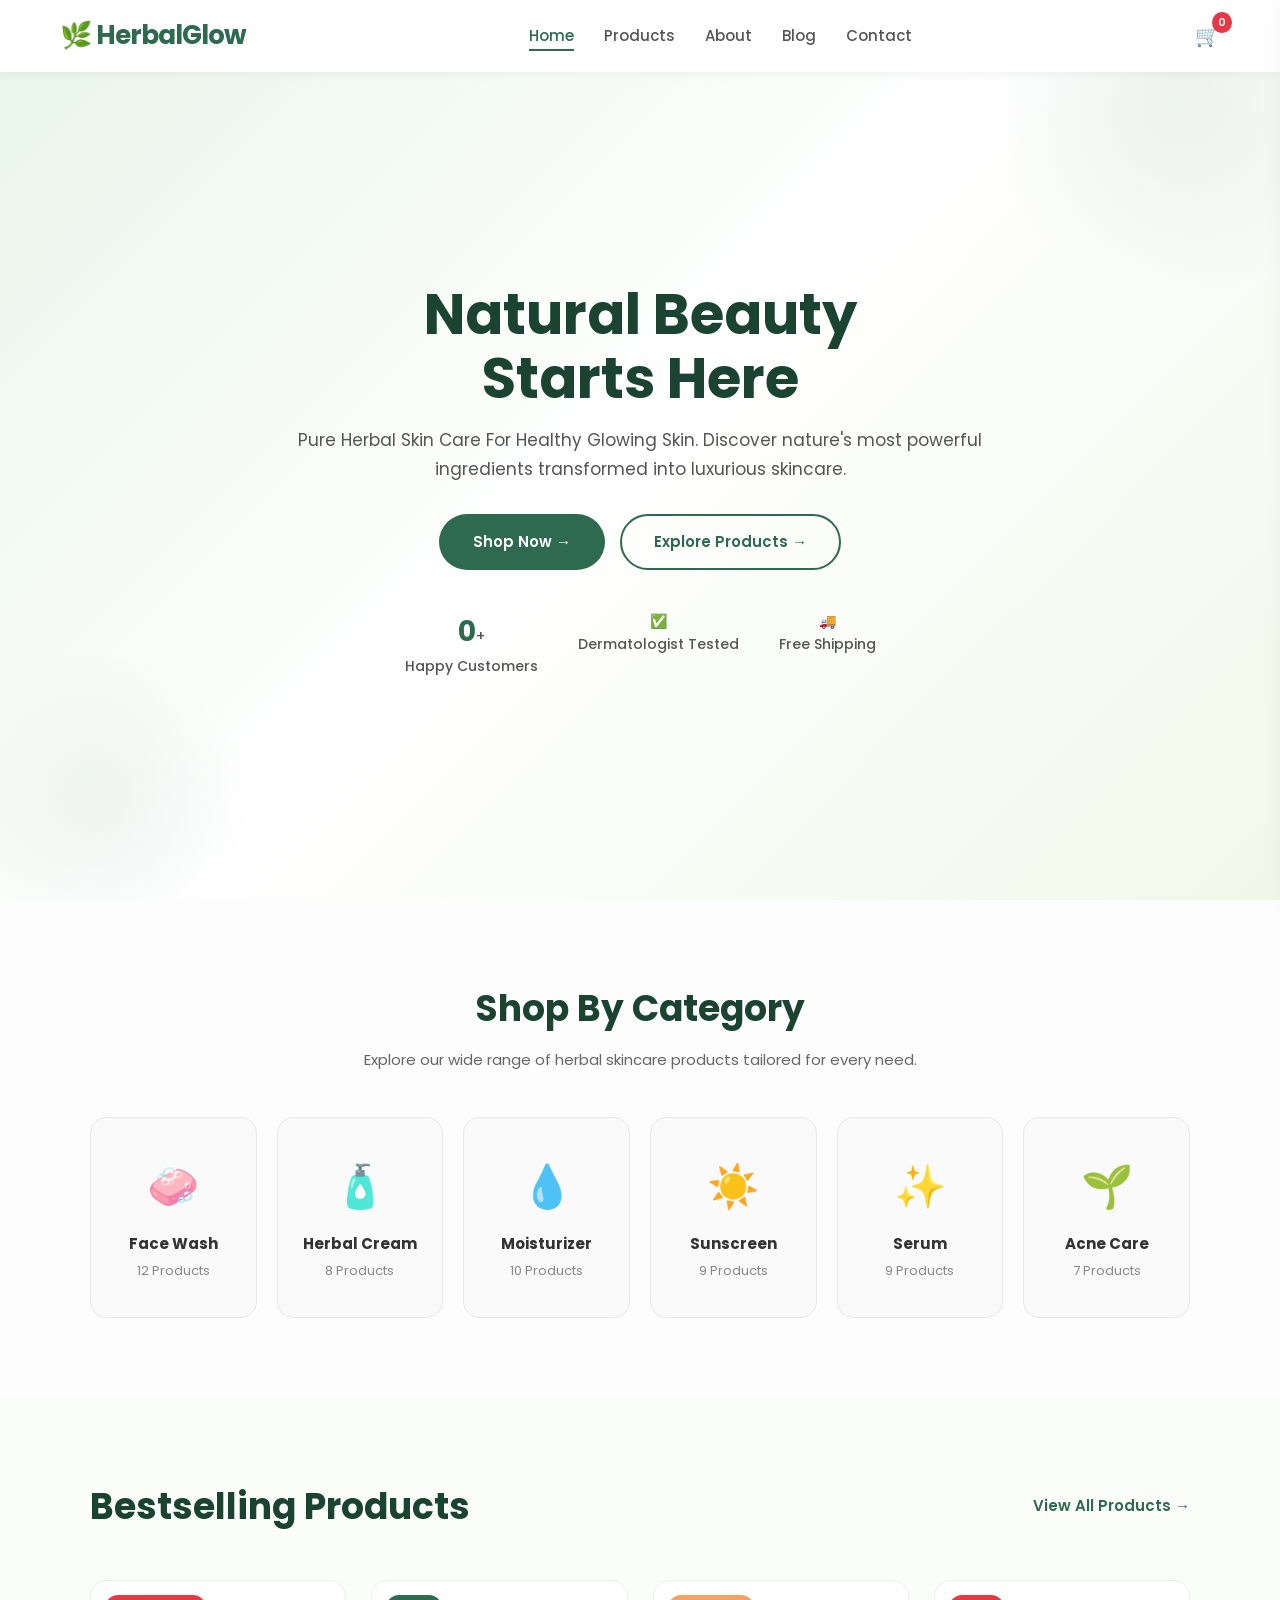
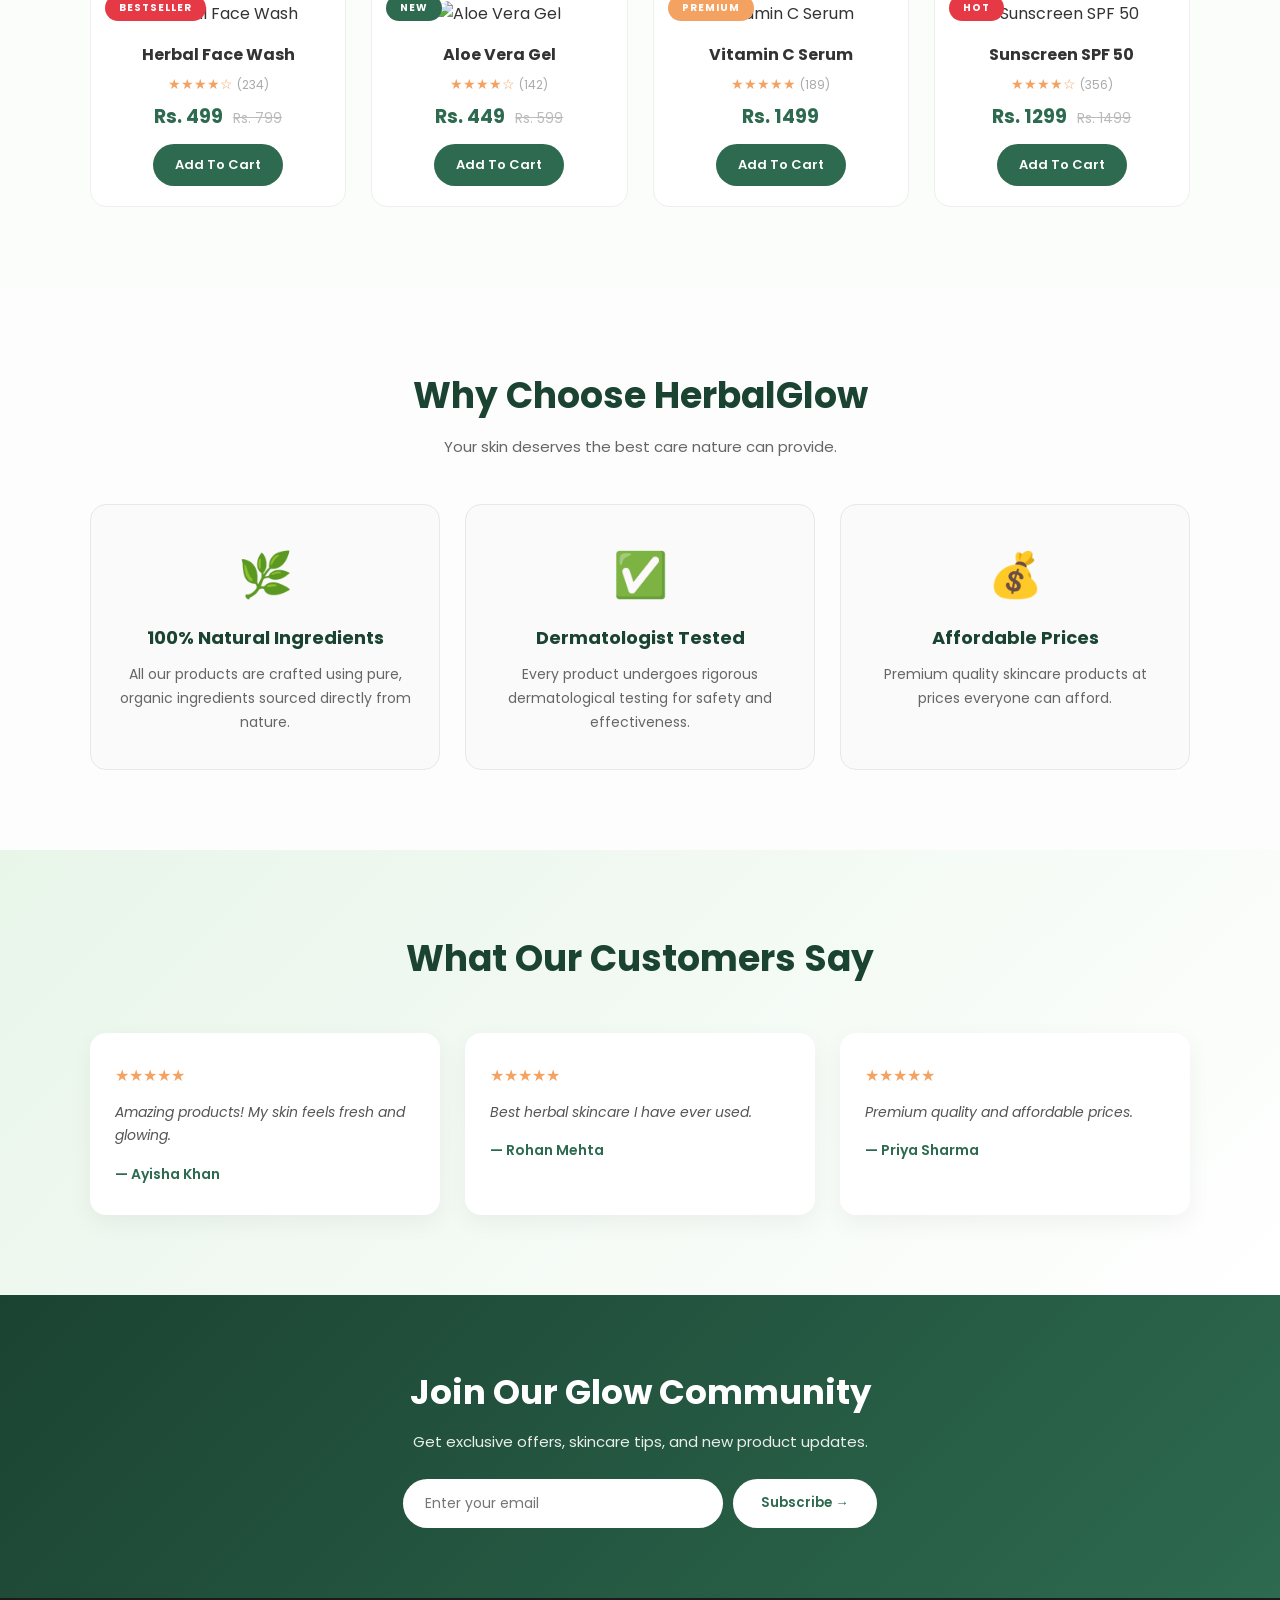
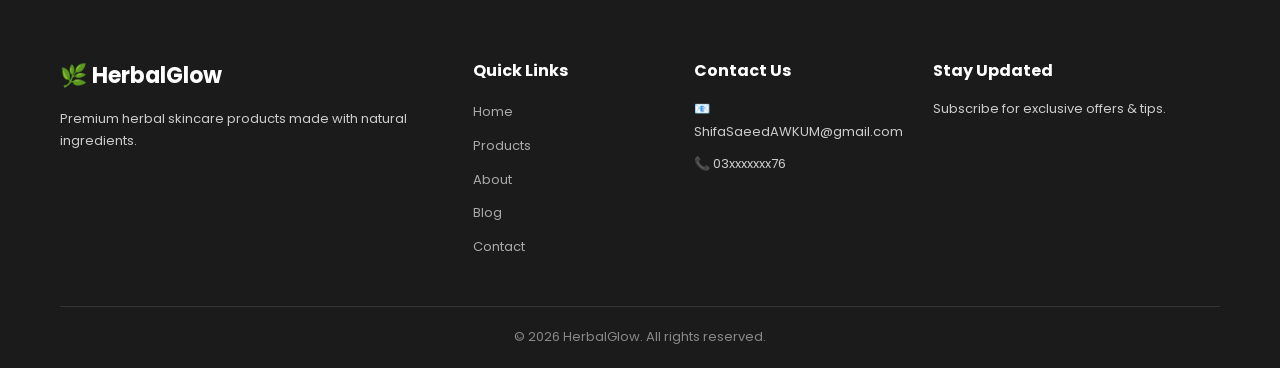
==== index.html @ 7f402047 "Add files via upload" ====
<!DOCTYPE html>
<html lang="en">
<head>
<meta charset="UTF-8">
<meta name="viewport" content="width=device-width, initial-scale=1.0">
<title>HerbalGlow - Natural Beauty Starts Here</title>

<link rel="stylesheet" href="style.css">

<link href="https://fonts.googleapis.com/css2?family=Poppins:wght@300;400;500;600;700&display=swap" rel="stylesheet">
</head>

<body>

<!-- ================= NAVBAR ================= -->

<header>
<div class="navbar">

  <h2 class="logo">🌿 HerbalGlow</h2>

  <nav>
    <ul class="nav-links">
      <li><a href="index.php" class="active">Home</a></li>
      <li><a href="products.php">Products</a></li>
      <li><a href="about.php">About</a></li>
      <li><a href="blog.php">Blog</a></li>
      <li><a href="contact.php">Contact</a></li>
    </ul>
  </nav>

  <div class="nav-icons">
    <div class="cart-icon" onclick="showCart()">
      🛒 <span id="cartCount">0</span>
    </div>

    <span class="hamburger" onclick="toggleMenu()">☰</span>
  </div>

</div>
</header>

<!-- ================= CART SIDEBAR ================= -->

<div class="cart-sidebar" id="cartSidebar">

  <div class="cart-header">
    <h3>Your Cart 🛒</h3>

    <span onclick="closeCart()" style="cursor:pointer;font-size:22px;">
      ✕
    </span>
  </div>

  <div class="cart-items" id="cartItems">
    <p style="color:#aaa;text-align:center;margin-top:40px;">
      Your cart is empty
    </p>
  </div>

  <div class="cart-total" id="cartTotal" style="display:none;">
    <strong>Total: Rs. <span id="totalPrice">0</span></strong>

    <button onclick="checkout()">Checkout</button>
  </div>

</div>

<div class="overlay" id="overlay" onclick="closeCart()"></div>

<!-- ================= HERO ================= -->

<section class="hero">

  <div class="hero-content">

    <h1>
      Natural Beauty<br>
      Starts Here
    </h1>

    <p>
      Pure Herbal Skin Care For Healthy Glowing Skin.
      Discover nature's most powerful ingredients transformed
      into luxurious skincare.
    </p>

    <div class="hero-buttons">

      <a href="products.php" class="btn btn-primary">
        Shop Now →
      </a>

      <a href="products.php" class="btn btn-outline">
        Explore Products →
      </a>

    </div>

    <div class="hero-stats">

      <div class="stat">
        <span class="stat-number" data-count="2000">0</span>+
        <br>
        Happy Customers
      </div>

      <div class="stat">
        ✅
        <br>
        Dermatologist Tested
      </div>

      <div class="stat">
        🚚
        <br>
        Free Shipping
      </div>

    </div>

  </div>

</section>

<!-- ================= CATEGORIES ================= -->

<section class="categories">

  <h2>Shop By Category</h2>

  <p>
    Explore our wide range of herbal skincare products
    tailored for every need.
  </p>

  <div class="category-grid">

    <div class="cat-card" onclick="location.href='products.php'">
      <span>🧼</span>
      <h3>Face Wash</h3>
      <p>12 Products</p>
    </div>

    <div class="cat-card" onclick="location.href='products.php'">
      <span>🧴</span>
      <h3>Herbal Cream</h3>
      <p>8 Products</p>
    </div>

    <div class="cat-card" onclick="location.href='products.php'">
      <span>💧</span>
      <h3>Moisturizer</h3>
      <p>10 Products</p>
    </div>

    <div class="cat-card" onclick="location.href='products.php'">
      <span>☀️</span>
      <h3>Sunscreen</h3>
      <p>9 Products</p>
    </div>

    <div class="cat-card" onclick="location.href='products.php'">
      <span>✨</span>
      <h3>Serum</h3>
      <p>9 Products</p>
    </div>

    <div class="cat-card" onclick="location.href='products.php'">
      <span>🌱</span>
      <h3>Acne Care</h3>
      <p>7 Products</p>
    </div>

  </div>

</section>

<!-- ================= BESTSELLERS ================= -->

<section class="bestsellers">

  <div class="section-header">

    <h2>Bestselling Products</h2>

    <a href="products.php" class="view-all">
      View All Products →
    </a>

  </div>

  <div class="product-grid">

    <!-- PRODUCT 1 -->

    <div class="product-card face">

      <span class="badge bestseller">
        BESTSELLER
      </span>

      <img
        src="https://placehold.co/400x400/e8f5e9/2d6a4f?text=Herbal+Face+Wash"
        alt="Herbal Face Wash"
      >

      <h3>Herbal Face Wash</h3>

      <div class="rating">
        ★★★★☆
        <small>(234)</small>
      </div>

      <p>
        <span class="sale-price">Rs. 499</span>

        <span class="original-price">
          Rs. 799
        </span>
      </p>

      <button onclick="addToCart('Herbal Face Wash',499)">
        Add To Cart
      </button>

    </div>

    <!-- PRODUCT 2 -->

    <div class="product-card cream">

      <span class="badge new">
        NEW
      </span>

      <img
        src="https://placehold.co/400x400/f0fdf4/1b4332?text=Aloe+Vera+Gel"
        alt="Aloe Vera Gel"
      >

      <h3>Aloe Vera Gel</h3>

      <div class="rating">
        ★★★★☆
        <small>(142)</small>
      </div>

      <p>
        <span class="sale-price">Rs. 449</span>

        <span class="original-price">
          Rs. 599
        </span>
      </p>

      <button onclick="addToCart('Aloe Vera Gel',449)">
        Add To Cart
      </button>

    </div>

    <!-- PRODUCT 3 -->

    <div class="product-card serum">

      <span class="badge premium">
        PREMIUM
      </span>

      <img
        src="https://placehold.co/400x400/fff7ed/f4a261?text=Vitamin+C+Serum"
        alt="Vitamin C Serum"
      >

      <h3>Vitamin C Serum</h3>

      <div class="rating">
        ★★★★★
        <small>(189)</small>
      </div>

      <p>
        <span class="sale-price">Rs. 1499</span>
      </p>

      <button onclick="addToCart('Vitamin C Serum',1499)">
        Add To Cart
      </button>

    </div>

    <!-- PRODUCT 4 -->

    <div class="product-card sun">

      <span class="badge bestseller">
        HOT
      </span>

      <img
        src="https://placehold.co/400x400/fffbeb/f59e0b?text=Sunscreen+SPF+50"
        alt="Sunscreen SPF 50"
      >

      <h3>Sunscreen SPF 50</h3>

      <div class="rating">
        ★★★★☆
        <small>(356)</small>
      </div>

      <p>
        <span class="sale-price">Rs. 1299</span>

        <span class="original-price">
          Rs. 1499
        </span>
      </p>

      <button onclick="addToCart('Sunscreen SPF 50',1299)">
        Add To Cart
      </button>

    </div>

  </div>

</section>

<!-- ================= WHY US ================= -->

<section class="why-us">

  <h2>Why Choose HerbalGlow</h2>

  <p>
    Your skin deserves the best care nature can provide.
  </p>

  <div class="features-grid">

    <div class="feature-card">
      <span>🌿</span>
      <h3>100% Natural Ingredients</h3>

      <p>
        All our products are crafted using pure,
        organic ingredients sourced directly from nature.
      </p>
    </div>

    <div class="feature-card">
      <span>✅</span>
      <h3>Dermatologist Tested</h3>

      <p>
        Every product undergoes rigorous dermatological testing
        for safety and effectiveness.
      </p>
    </div>

    <div class="feature-card">
      <span>💰</span>
      <h3>Affordable Prices</h3>

      <p>
        Premium quality skincare products
        at prices everyone can afford.
      </p>
    </div>

  </div>

</section>

<!-- ================= TESTIMONIALS ================= -->

<section class="testimonials">

  <h2>What Our Customers Say</h2>

  <div class="testimonial-grid">

    <div class="testimonial-card">

      <div class="stars">★★★★★</div>

      <p>
        Amazing products! My skin feels fresh and glowing.
      </p>

      <h4>— Ayisha Khan</h4>

    </div>

    <div class="testimonial-card">

      <div class="stars">★★★★★</div>

      <p>
        Best herbal skincare I have ever used.
      </p>

      <h4>— Rohan Mehta</h4>

    </div>

    <div class="testimonial-card">

      <div class="stars">★★★★★</div>

      <p>
        Premium quality and affordable prices.
      </p>

      <h4>— Priya Sharma</h4>

    </div>

  </div>

</section>

<!-- ================= NEWSLETTER ================= -->

<section class="newsletter">

  <h2>Join Our Glow Community</h2>

  <p>
    Get exclusive offers, skincare tips,
    and new product updates.
  </p>

  <form class="newsletter-form">

    <input
      type="email"
      placeholder="Enter your email"
      required
    >

    <button type="submit">
      Subscribe →
    </button>

  </form>

</section>

<!-- ================= FOOTER ================= -->

<footer>

  <div class="footer-content">

    <div class="footer-col">

      <h3>🌿 HerbalGlow</h3>

      <p>
        Premium herbal skincare products made
        with natural ingredients.
      </p>

    </div>

    <div class="footer-col">

      <h4>Quick Links</h4>

      <ul>
        <li><a href="index.php">Home</a></li>
        <li><a href="products.php">Products</a></li>
        <li><a href="about.php">About</a></li>
        <li><a href="blog.php">Blog</a></li>
        <li><a href="contact.php">Contact</a></li>
      </ul>

    </div>

    <div class="footer-col">

      <h4>Contact Us</h4>

      <p>📧 ShifaSaeedAWKUM@gmail.com</p>
      <p>📞 03xxxxxxx76</p>

    </div>

    <div class="footer-col">

      <h4>Stay Updated</h4>

      <p>
        Subscribe for exclusive offers & tips.
      </p>

    </div>

  </div>

  <div class="footer-bottom">

    <p>
      © 2026 HerbalGlow. All rights reserved.
    </p>

  </div>

</footer>

<script src="script.js"></script>

</body>
</html>
---- style.css ----
* {
  margin: 0;
  padding: 0;
  box-sizing: border-box;
  font-family: 'Poppins', sans-serif;
}

html { scroll-behavior: smooth; }

body {
  background: #fdfdfd;
  color: #333;
  line-height: 1.6;
  overflow-x: hidden;
}

/* ========== NAVBAR ========== */
.navbar {
  display: flex;
  justify-content: space-between;
  align-items: center;
  padding: 15px 60px;
  background: rgba(255,255,255,0.97);
  position: fixed;
  width: 100%;
  top: 0;
  z-index: 1000;
  box-shadow: 0 2px 10px rgba(0,0,0,0.05);
  backdrop-filter: blur(10px);
  transition: 0.3s;
}

.logo {
  font-size: 26px;
  font-weight: 700;
  color: #2d6a4f;
  letter-spacing: -1px;
  cursor: pointer;
}

.nav-links {
  display: flex;
  gap: 30px;
  list-style: none;
}

.nav-links a {
  text-decoration: none;
  color: #555;
  font-weight: 500;
  font-size: 15px;
  transition: 0.3s;
  position: relative;
}

.nav-links a::after {
  content: '';
  position: absolute;
  bottom: -5px;
  left: 0;
  width: 0;
  height: 2px;
  background: #2d6a4f;
  transition: 0.3s;
}

.nav-links a:hover::after,
.nav-links a.active::after { width: 100%; }

.nav-links a:hover,
.nav-links a.active { color: #2d6a4f; }

.nav-icons {
  display: flex;
  align-items: center;
  gap: 20px;
  font-size: 20px;
}

.cart-icon {
  position: relative;
  cursor: pointer;
  transition: 0.3s;
}

.cart-icon:hover { transform: scale(1.1); }

#cartCount {
  position: absolute;
  top: -8px;
  right: -12px;
  background: #e63946;
  color: white;
  font-size: 11px;
  padding: 2px 6px;
  border-radius: 50%;
  font-weight: 600;
}

.hamburger { display: none; font-size: 24px; cursor: pointer; }

/* ========== CART SIDEBAR ========== */
.cart-sidebar {
  position: fixed;
  top: 0;
  right: -400px;
  width: 380px;
  height: 100vh;
  background: white;
  z-index: 2000;
  box-shadow: -5px 0 30px rgba(0,0,0,0.15);
  transition: 0.4s ease;
  display: flex;
  flex-direction: column;
}

.cart-sidebar.open { right: 0; }

.cart-header {
  display: flex;
  justify-content: space-between;
  align-items: center;
  padding: 20px;
  border-bottom: 1px solid #eee;
}

.cart-items {
  flex: 1;
  overflow-y: auto;
  padding: 20px;
}

.cart-item {
  display: flex;
  gap: 12px;
  align-items: center;
  margin-bottom: 15px;
  padding-bottom: 15px;
  border-bottom: 1px solid #f0f0f0;
}

.cart-item img { width: 60px; height: 60px; border-radius: 8px; object-fit: cover; }
.cart-item-info { flex: 1; }
.cart-item-info h4 { font-size: 14px; }
.cart-item-info p { font-size: 13px; color: #2d6a4f; font-weight: 600; }
.cart-item-remove { color: #e63946; cursor: pointer; font-size: 18px; }

.cart-total {
  padding: 20px;
  border-top: 2px solid #eee;
  text-align: center;
}

.cart-total button {
  display: block;
  width: 100%;
  margin-top: 10px;
  padding: 12px;
  background: #2d6a4f;
  color: white;
  border: none;
  border-radius: 8px;
  cursor: pointer;
  font-weight: 600;
  font-size: 16px;
  transition: 0.3s;
}

.cart-total button:hover { background: #1b4332; }

.overlay {
  position: fixed;
  top: 0; left: 0;
  width: 100%; height: 100%;
  background: rgba(0,0,0,0.5);
  z-index: 1500;
  display: none;
}

.overlay.show { display: block; }

/* ========== PAGE HEADER ========== */
.page-header {
  padding: 130px 20px 50px;
  text-align: center;
  background: linear-gradient(135deg, #e8f5e9 0%, #ffffff 100%);
}

.page-header h1 {
  font-size: 40px;
  color: #1b4332;
  margin-bottom: 5px;
}

.page-header p { color: #888; font-size: 14px; }

/* ========== HERO ========== */
.hero {
  min-height: 100vh;
  display: flex;
  align-items: center;
  justify-content: center;
  text-align: center;
  background: linear-gradient(135deg, #e8f5e9 0%, #ffffff 50%, #f1f8e9 100%);
  padding: 120px 20px 60px;
  position: relative;
  overflow: hidden;
}

.hero::before {
  content: '';
  position: absolute;
  width: 400px; height: 400px;
  background: radial-gradient(circle, rgba(45,106,79,0.08) 0%, transparent 70%);
  top: -100px; right: -100px;
  border-radius: 50%;
  animation: float 6s ease-in-out infinite;
}

.hero::after {
  content: '';
  position: absolute;
  width: 300px; height: 300px;
  background: radial-gradient(circle, rgba(45,106,79,0.06) 0%, transparent 70%);
  bottom: -50px; left: -50px;
  border-radius: 50%;
  animation: float 8s ease-in-out infinite reverse;
}

@keyframes float {
  0%, 100% { transform: translateY(0) scale(1); }
  50% { transform: translateY(-30px) scale(1.05); }
}

.hero-content {
  max-width: 750px;
  position: relative;
  z-index: 1;
  animation: fadeInUp 1s ease;
}

.hero h1 {
  font-size: 56px;
  font-weight: 700;
  color: #1b4332;
  margin-bottom: 15px;
  line-height: 1.15;
}

.hero p {
  font-size: 17px;
  color: #555;
  margin-bottom: 30px;
  line-height: 1.7;
}

.hero-buttons {
  display: flex;
  gap: 15px;
  justify-content: center;
  flex-wrap: wrap;
  margin-bottom: 40px;
}

.btn {
  padding: 14px 32px;
  border-radius: 50px;
  font-weight: 600;
  font-size: 15px;
  text-decoration: none;
  transition: all 0.3s ease;
  border: 2px solid transparent;
  cursor: pointer;
}

.btn-primary {
  background: #2d6a4f;
  color: white;
}

.btn-primary:hover {
  background: #1b4332;
  transform: translateY(-3px);
  box-shadow: 0 12px 30px rgba(45,106,79,0.35);
}

.btn-outline {
  border-color: #2d6a4f;
  color: #2d6a4f;
  background: transparent;
}

.btn-outline:hover {
  background: #2d6a4f;
  color: white;
  transform: translateY(-3px);
}

.hero-stats {
  display: flex;
  gap: 40px;
  justify-content: center;
  flex-wrap: wrap;
}

.stat {
  font-size: 14px;
  color: #555;
  font-weight: 500;
  text-align: center;
}

.stat-number {
  font-size: 28px;
  font-weight: 700;
  color: #2d6a4f;
}

/* ========== CATEGORIES ========== */
.categories {
  padding: 80px 60px;
  text-align: center;
}

.categories h2 {
  font-size: 36px;
  color: #1b4332;
  margin-bottom: 10px;
}

.categories > p { color: #666; margin-bottom: 45px; font-size: 15px; }

.category-grid {
  display: grid;
  grid-template-columns: repeat(6, 1fr);
  gap: 20px;
  max-width: 1100px;
  margin: auto;
}

.cat-card {
  background: #f9faf9;
  padding: 35px 15px;
  border-radius: 16px;
  cursor: pointer;
  transition: all 0.3s ease;
  border: 1px solid #e8e8e8;
}

.cat-card:hover {
  transform: translateY(-10px);
  box-shadow: 0 20px 40px rgba(0,0,0,0.1);
  border-color: #2d6a4f;
  background: white;
}

.cat-card span { font-size: 42px; display: block; margin-bottom: 12px; }
.cat-card h3 { font-size: 15px; color: #333; margin-bottom: 5px; }
.cat-card p { font-size: 13px; color: #888; }

/* ========== BESTSELLERS / PRODUCT GRID ========== */
.bestsellers {
  padding: 80px 60px;
  background: #fafdfa;
}

.section-header {
  display: flex;
  justify-content: space-between;
  align-items: center;
  max-width: 1100px;
  margin: 0 auto 45px;
}

.section-header h2 { font-size: 36px; color: #1b4332; }

.view-all {
  color: #2d6a4f;
  text-decoration: none;
  font-weight: 600;
  font-size: 15px;
  transition: 0.3s;
}

.view-all:hover { color: #1b4332; text-decoration: underline; }

.product-grid {
  display: grid;
  grid-template-columns: repeat(4, 1fr);
  gap: 25px;
  max-width: 1100px;
  margin: auto;
}

.product-card {
  background: white;
  border-radius: 16px;
  padding: 20px;
  text-align: center;
  position: relative;
  transition: all 0.3s ease;
  border: 1px solid #eee;
  overflow: hidden;
}

.product-card:hover {
  transform: translateY(-10px);
  box-shadow: 0 20px 40px rgba(0,0,0,0.12);
}

.product-card img {
  width: 100%;
  border-radius: 12px;
  margin-bottom: 15px;
  transition: 0.3s;
}

.product-card:hover img { transform: scale(1.05); }

.badge {
  position: absolute;
  top: 14px;
  left: 14px;
  padding: 5px 14px;
  border-radius: 20px;
  font-size: 10px;
  font-weight: 700;
  color: white;
  text-transform: uppercase;
  letter-spacing: 1px;
  z-index: 2;
}

.bestseller { background: #e63946; }
.new { background: #2d6a4f; }
.premium { background: #f4a261; }

.product-card h3 { font-size: 16px; color: #333; margin-bottom: 6px; }

.rating { color: #f4a261; font-size: 14px; margin-bottom: 6px; }
.rating small { color: #aaa; font-size: 12px; }

.sale-price {
  font-size: 19px;
  font-weight: 700;
  color: #2d6a4f;
}

.original-price {
  font-size: 14px;
  color: #bbb;
  text-decoration: line-through;
  margin-left: 6px;
}

.product-card button {
  margin-top: 12px;
  padding: 11px 22px;
  background: #2d6a4f;
  color: white;
  border: none;
  border-radius: 50px;
  cursor: pointer;
  font-weight: 600;
  font-size: 13px;
  transition: all 0.3s ease;
}

.product-card button:hover {
  background: #1b4332;
  transform: scale(1.05);
  box-shadow: 0 6px 20px rgba(45,106,79,0.3);
}

/* ========== WHY US ========== */
.why-us {
  padding: 80px 60px;
  text-align: center;
}

.why-us h2 { font-size: 36px; color: #1b4332; margin-bottom: 10px; }
.why-us > p { color: #666; margin-bottom: 45px; font-size: 15px; }

.features-grid {
  display: grid;
  grid-template-columns: repeat(3, 1fr);
  gap: 25px;
  max-width: 1100px;
  margin: auto;
}

.feature-card {
  background: #f9faf9;
  padding: 35px 25px;
  border-radius: 16px;
  transition: all 0.3s ease;
  border: 1px solid #e8e8e8;
}

.feature-card:hover {
  transform: translateY(-8px);
  box-shadow: 0 16px 35px rgba(0,0,0,0.08);
  background: white;
  border-color: #2d6a4f;
}

.feature-card span { font-size: 44px; display: block; margin-bottom: 14px; }
.feature-card h3 { font-size: 18px; color: #1b4332; margin-bottom: 10px; }
.feature-card p { font-size: 14px; color: #666; line-height: 1.7; }

/* ========== TESTIMONIALS ========== */
.testimonials {
  padding: 80px 60px;
  background: linear-gradient(135deg, #e8f5e9 0%, #ffffff 100%);
  text-align: center;
}

.testimonials h2 { font-size: 36px; color: #1b4332; margin-bottom: 45px; }

.testimonial-grid {
  display: grid;
  grid-template-columns: repeat(3, 1fr);
  gap: 25px;
  max-width: 1100px;
  margin: auto;
}

.testimonial-card {
  background: white;
  padding: 30px 25px;
  border-radius: 16px;
  text-align: left;
  box-shadow: 0 8px 25px rgba(0,0,0,0.05);
  transition: 0.3s;
}

.testimonial-card:hover { transform: translateY(-6px); box-shadow: 0 15px 35px rgba(0,0,0,0.1); }

.stars { color: #f4a261; margin-bottom: 12px; font-size: 16px; }

.testimonial-card p {
  font-size: 14px;
  color: #555;
  font-style: italic;
  margin-bottom: 15px;
  line-height: 1.7;
}

.testimonial-card h4 { color: #2d6a4f; font-weight: 600; font-size: 14px; }

/* ========== BLOG PREVIEW ========== */
.blog-preview {
  padding: 80px 60px;
  text-align: center;
}

.blog-preview h2 { font-size: 36px; color: #1b4332; margin-bottom: 45px; }

.blog-grid {
  display: grid;
  grid-template-columns: repeat(3, 1fr);
  gap: 25px;
  max-width: 1100px;
  margin: auto;
}

.blog-card {
  background: white;
  border-radius: 16px;
  overflow: hidden;
  text-align: left;
  border: 1px solid #eee;
  transition: all 0.3s ease;
}

.blog-card:hover {
  transform: translateY(-8px);
  box-shadow: 0 16px 35px rgba(0,0,0,0.1);
}

.blog-card img {
  width: 100%;
  height: 200px;
  object-fit: cover;
  transition: 0.3s;
}

.blog-card:hover img { transform: scale(1.05); }

.blog-card-content { padding: 20px; }

.blog-card-content h3 {
  font-size: 17px;
  color: #1b4332;
  margin-bottom: 8px;
}

.blog-card-content p {
  font-size: 13px;
  color: #666;
  margin-bottom: 12px;
  line-height: 1.6;
}

.blog-card-content span {
  font-size: 12px;
  color: #2d6a4f;
  font-weight: 500;
  display: block;
}

.blog-card-content small { color: #aaa; font-size: 11px; }

/* ========== NEWSLETTER ========== */
.newsletter {
  padding: 70px 60px;
  background: linear-gradient(135deg, #1b4332 0%, #2d6a4f 100%);
  text-align: center;
  color: white;
}

.newsletter h2 { font-size: 34px; margin-bottom: 10px; }
.newsletter p { margin-bottom: 25px; opacity: 0.9; font-size: 15px; }

.newsletter-form {
  display: flex;
  gap: 10px;
  justify-content: center;
  flex-wrap: wrap;
}

.newsletter-form input {
  padding: 14px 22px;
  border-radius: 50px;
  border: none;
  width: 320px;
  font-size: 14px;
  outline: none;
}

.newsletter-form button {
  padding: 14px 28px;
  background: white;
  color: #2d6a4f;
  border: none;
  border-radius: 50px;
  font-weight: 600;
  cursor: pointer;
  transition: all 0.3s ease;
}

.newsletter-form button:hover {
  background: #e8f5e9;
  transform: scale(1.05);
}

.newsletter small {
  display: block;
  margin-top: 15px;
  opacity: 0.7;
  font-size: 12px;
}

/* ========== FAQ ========== */
.faq {
  padding: 80px 60px;
  max-width: 800px;
  margin: auto;
}

.faq h2 { font-size: 36px; color: #1b4332; text-align: center; margin-bottom: 45px; }

.faq-list details {
  background: #f9faf9;
  padding: 20px 24px;
  border-radius: 12px;
  margin-bottom: 10px;
  cursor: pointer;
  border: 1px solid #e8e8e8;
  transition: 0.3s;
}

.faq-list details:hover { border-color: #2d6a4f; }

.faq-list summary {
  font-weight: 600;
  color: #333;
  font-size: 15px;
  list-style: none;
}

.faq-list summary::-webkit-details-marker { display: none; }

.faq-list details p {
  margin-top: 12px;
  font-size: 14px;
  color: #666;
  line-height: 1.7;
}

/* ========== PRODUCTS PAGE ========== */
.products-page {
  display: flex;
  gap: 30px;
  padding: 60px;
  max-width: 1300px;
  margin: auto;
}

.sidebar {
  width: 260px;
  flex-shrink: 0;
}

.sidebar h3 {
  font-size: 18px;
  color: #1b4332;
  margin-bottom: 15px;
  margin-top: 25px;
}

.sidebar h3:first-child { margin-top: 0; }

.filter-list { list-style: none; }

.filter-list li { margin-bottom: 8px; }

.filter-btn {
  width: 100%;
  padding: 10px 15px;
  text-align: left;
  background: #f5f5f5;
  border: none;
  border-radius: 8px;
  cursor: pointer;
  font-size: 13px;
  transition: 0.3s;
  color: #555;
}

.filter-btn:hover,
.filter-btn.active {
  background: #2d6a4f;
  color: white;
}

.sidebar input[type="range"] { width: 100%; margin: 10px 0; accent-color: #2d6a4f; }

.sidebar label { font-size: 13px; color: #555; cursor: pointer; display: block; margin-bottom: 5px; }
.sidebar input[type="checkbox"] { margin-right: 8px; accent-color: #2d6a4f; }

.products-grid {
  flex: 1;
  display: grid;
  grid-template-columns: repeat(3, 1fr);
  gap: 22px;
}

/* ========== ABOUT PAGE ========== */
.about-page { max-width: 1100px; margin: auto; padding: 60px; }

.about-hero {
  display: flex;
  gap: 50px;
  align-items: center;
  margin-bottom: 70px;
}

.about-text { flex: 1; }

.about-text h2 { font-size: 34px; color: #1b4332; margin-bottom: 20px; }

.about-text p {
  font-size: 15px;
  color: #555;
  margin-bottom: 15px;
  line-height: 1.8;
}

.about-text blockquote {
  font-size: 18px;
  color: #2d6a4f;
  font-style: italic;
  border-left: 4px solid #2d6a4f;
  padding-left: 20px;
  margin: 20px 0;
}

.about-stat {
  font-size: 16px;
  font-weight: 600;
  color: #1b4332;
  margin-top: 20px;
}

.about-stat span { font-size: 36px; color: #2d6a4f; display: block; }

.about-image { flex: 1; }

.about-image img {
  width: 100%;
  border-radius: 20px;
  box-shadow: 0 20px 40px rgba(0,0,0,0.1);
}

.values-section { text-align: center; margin-bottom: 60px; }

.values-section h2 { font-size: 34px; color: #1b4332; margin-bottom: 10px; }
.values-section > p { color: #666; margin-bottom: 40px; }

.values-grid {
  display: grid;
  grid-template-columns: repeat(4, 1fr);
  gap: 22px;
}

.value-card {
  background: #f9faf9;
  padding: 30px 20px;
  border-radius: 16px;
  transition: 0.3s;
  border: 1px solid #e8e8e8;
}

.value-card:hover { transform: translateY(-8px); box-shadow: 0 15px 30px rgba(0,0,0,0.08); }

.value-card span { font-size: 40px; display: block; margin-bottom: 12px; }
.value-card h3 { font-size: 17px; color: #1b4332; margin-bottom: 8px; }
.value-card p { font-size: 13px; color: #666; }

.contact-cta {
  text-align: center;
  padding: 40px;
  background: #e8f5e9;
  border-radius: 16px;
}

.contact-cta h2 { color: #1b4332; margin-bottom: 10px; }
.contact-cta p { color: #555; margin-bottom: 5px; }

/* ========== BLOG PAGE ========== */
.blog-page { padding: 60px; }
.blog-grid-full {
  display: grid;
  grid-template-columns: repeat(2, 1fr);
  gap: 30px;
  max-width: 1100px;
  margin: auto;
}

/* ========== CONTACT PAGE ========== */
.contact-page { padding: 60px; }
.contact-container {
  display: flex;
  gap: 50px;
  max-width: 1100px;
  margin: auto;
}

.contact-info { flex: 1; }

.contact-info h2 { font-size: 32px; color: #1b4332; margin-bottom: 15px; }
.contact-info > p { color: #666; margin-bottom: 30px; font-size: 14px; }

.contact-details { margin-bottom: 30px; }

.contact-item {
  display: flex;
  gap: 15px;
  align-items: flex-start;
  margin-bottom: 20px;
}

.contact-item span { font-size: 28px; }

.contact-item h4 { font-size: 16px; color: #333; }
.contact-item p { font-size: 14px; color: #666; }

.social-links-contact h4 { margin-bottom: 10px; color: #333; }
.social-links-contact a {
  display: inline-block;
  margin-right: 12px;
  color: #2d6a4f;
  text-decoration: none;
  font-weight: 500;
}

.contact-form {
  flex: 1;
  background: #f9faf9;
  padding: 35px;
  border-radius: 16px;
}

.contact-form form {
  display: flex;
  flex-direction: column;
  gap: 15px;
}

.contact-form label { font-weight: 600; font-size: 14px; color: #333; }

.contact-form input,
.contact-form textarea {
  padding: 13px 16px;
  border: 1px solid #ddd;
  border-radius: 10px;
  font-size: 14px;
  outline: none;
  transition: 0.3s;
}

.contact-form input:focus,
.contact-form textarea:focus { border-color: #2d6a4f; box-shadow: 0 0 0 3px rgba(45,106,79,0.1); }

/* ========== FOOTER ========== */
footer {
  background: #1b1b1b;
  color: #ccc;
  padding: 60px 60px 20px;
}

.footer-content {
  display: grid;
  grid-template-columns: 2fr 1fr 1fr 1.5fr;
  gap: 30px;
  max-width: 1200px;
  margin: auto;
}

.footer-col h3,
.footer-col h4 { color: white; margin-bottom: 15px; }
.footer-col h3 { font-size: 22px; }
.footer-col p { font-size: 13px; margin-bottom: 10px; line-height: 1.7; }

.social-links { display: flex; gap: 15px; flex-wrap: wrap; margin-top: 10px; }
.social-links a {
  color: #aaa;
  text-decoration: none;
  font-size: 13px;
  transition: 0.3s;
}

.social-links a:hover { color: #2d6a4f; }

.footer-col ul { list-style: none; }
.footer-col ul li { margin-bottom: 8px; }

.footer-col ul a {
  color: #aaa;
  text-decoration: none;
  font-size: 13px;
  transition: 0.3s;
}

.footer-col ul a:hover { color: white; }

.footer-newsletter {
  display: flex;
  gap: 8px;
}

.footer-newsletter input {
  padding: 10px 14px;
  border-radius: 8px;
  border: none;
  flex: 1;
  font-size: 13px;
  outline: none;
}

.footer-newsletter button {
  padding: 10px 16px;
  background: #2d6a4f;
  color: white;
  border: none;
  border-radius: 8px;
  cursor: pointer;
  transition: 0.3s;
}

.footer-newsletter button:hover { background: #1b4332; }

.footer-bottom {
  text-align: center;
  margin-top: 40px;
  padding-top: 20px;
  border-top: 1px solid #333;
  font-size: 13px;
  color: #888;
}

/* ========== NOTIFICATION ========== */
.toast {
  position: fixed;
  bottom: 30px;
  right: 30px;
  background: #1b4332;
  color: white;
  padding: 14px 24px;
  border-radius: 12px;
  font-weight: 600;
  z-index: 9999;
  animation: slideInToast 0.4s ease;
  box-shadow: 0 10px 30px rgba(0,0,0,0.25);
}

@keyframes slideInToast {
  from { opacity: 0; transform: translateX(120px); }
  to { opacity: 1; transform: translateX(0); }
}

@keyframes slideOutToast {
  from { opacity: 1; transform: translateX(0); }
  to { opacity: 0; transform: translateX(120px); }
}

@keyframes fadeInUp {
  from { opacity: 0; transform: translateY(40px); }
  to { opacity: 1; transform: translateY(0); }
}

/* ========== RESPONSIVE ========== */
@media (max-width: 1024px) {
  .category-grid { grid-template-columns: repeat(3, 1fr); }
  .product-grid { grid-template-columns: repeat(2, 1fr); }
  .products-grid { grid-template-columns: repeat(2, 1fr); }
  .features-grid { grid-template-columns: repeat(2, 1fr); }
  .testimonial-grid { grid-template-columns: 1fr; }
  .blog-grid { grid-template-columns: 1fr; }
  .blog-grid-full { grid-template-columns: 1fr; }
  .footer-content { grid-template-columns: 1fr 1fr; }
  .values-grid { grid-template-columns: repeat(2, 1fr); }
  .about-hero { flex-direction: column; }
  .contact-container { flex-direction: column; }
  .products-page { flex-direction: column; }
  .sidebar { width: 100%; }
}

@media (max-width: 768px) {
  .navbar { padding: 15px 20px; }
  .nav-links {
    display: none;
    flex-direction: column;
    position: absolute;
    top: 70px;
    left: 0;
    width: 100%;
    background: white;
    padding: 20px;
    box-shadow: 0 10px 20px rgba(0,0,0,0.1);
  }
  .nav-links.active { display: flex; }
  .hamburger { display: block; }
  .hero h1 { font-size: 38px; }
  .hero-stats { gap: 20px; }
  .categories, .bestsellers, .why-us, .testimonials, .blog-preview, .newsletter, .faq,
  .products-page, .about-page, .blog-page, .contact-page { padding: 40px 20px; }
  .category-grid { grid-template-columns: repeat(2, 1fr); gap: 12px; }
  .product-grid { grid-template-columns: 1fr; max-width: 350px; margin: auto; }
  .products-grid { grid-template-columns: 1fr; }
  .features-grid { grid-template-columns: 1fr; }
  .values-grid { grid-template-columns: 1fr; }
  .section-header { flex-direction: column; gap: 10px; text-align: center; }
  .footer-content { grid-template-columns: 1fr; }
  .cart-sidebar { width: 300px; }
}
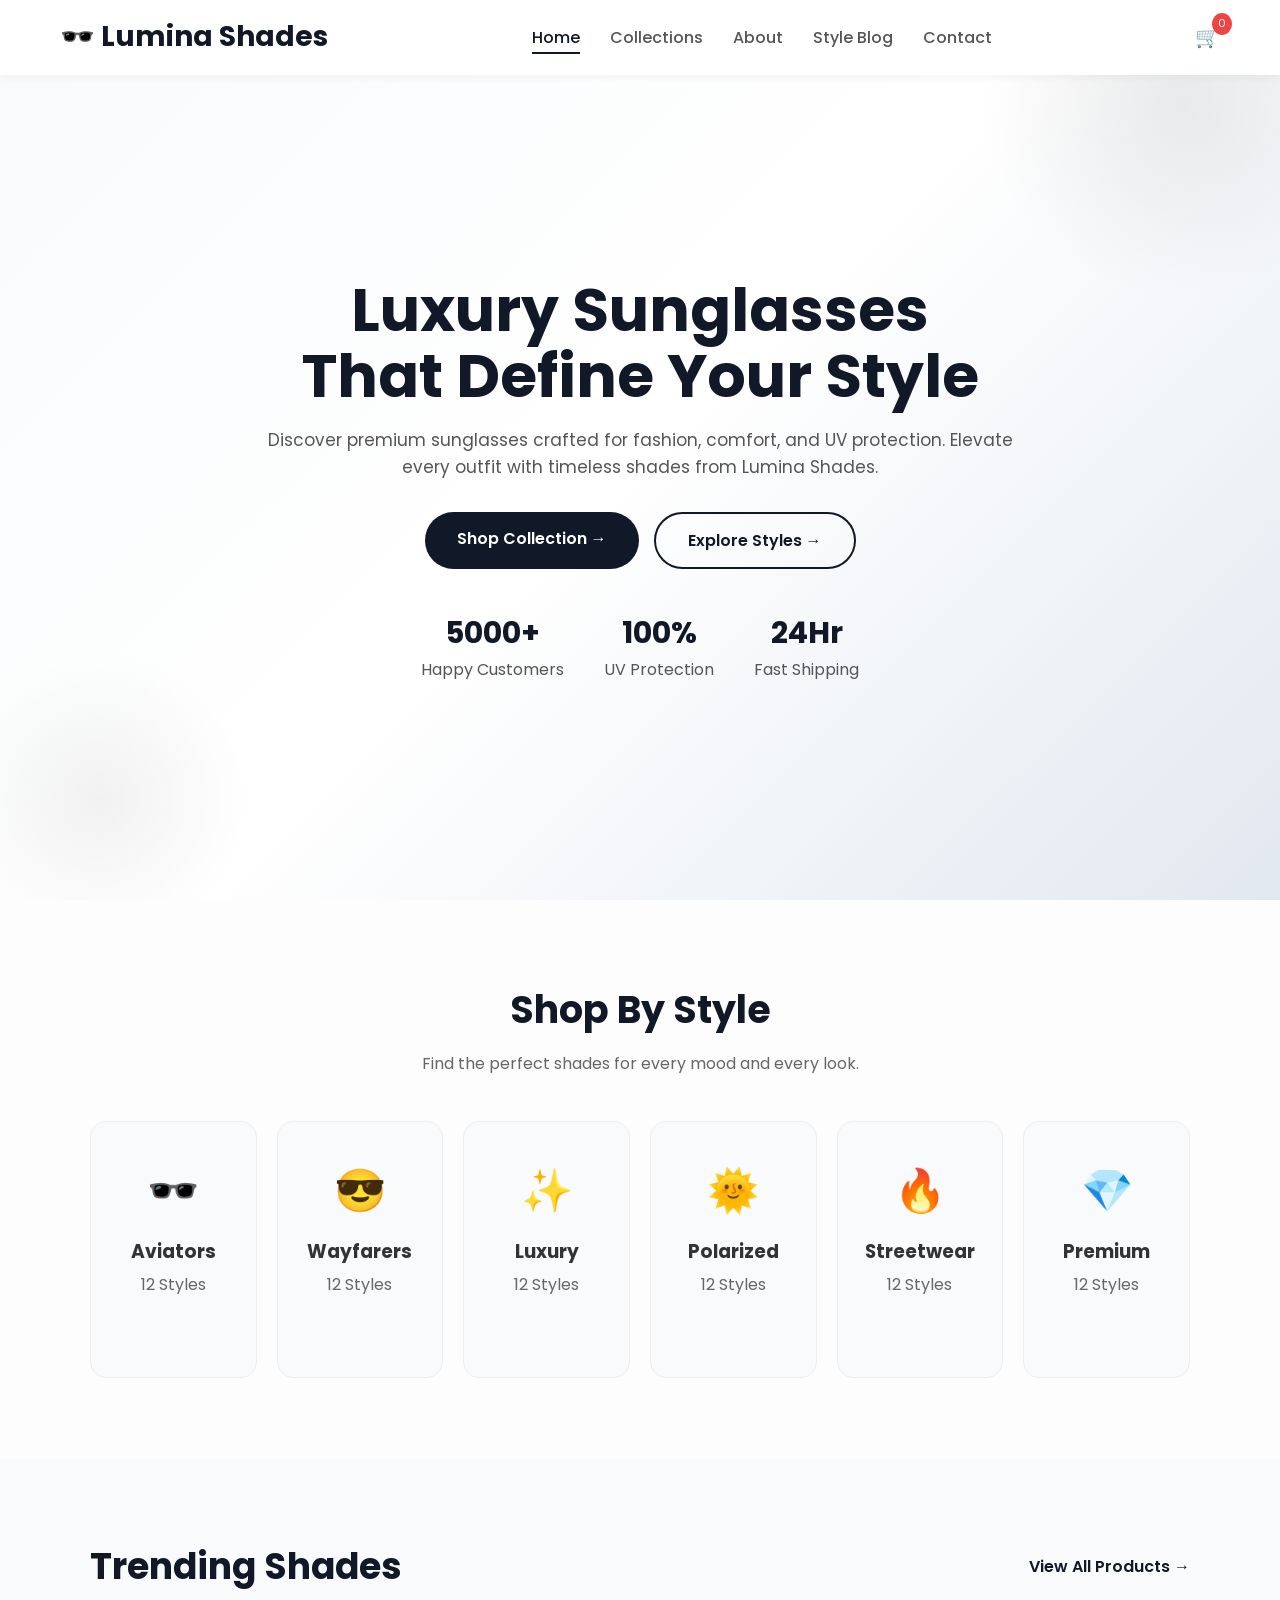
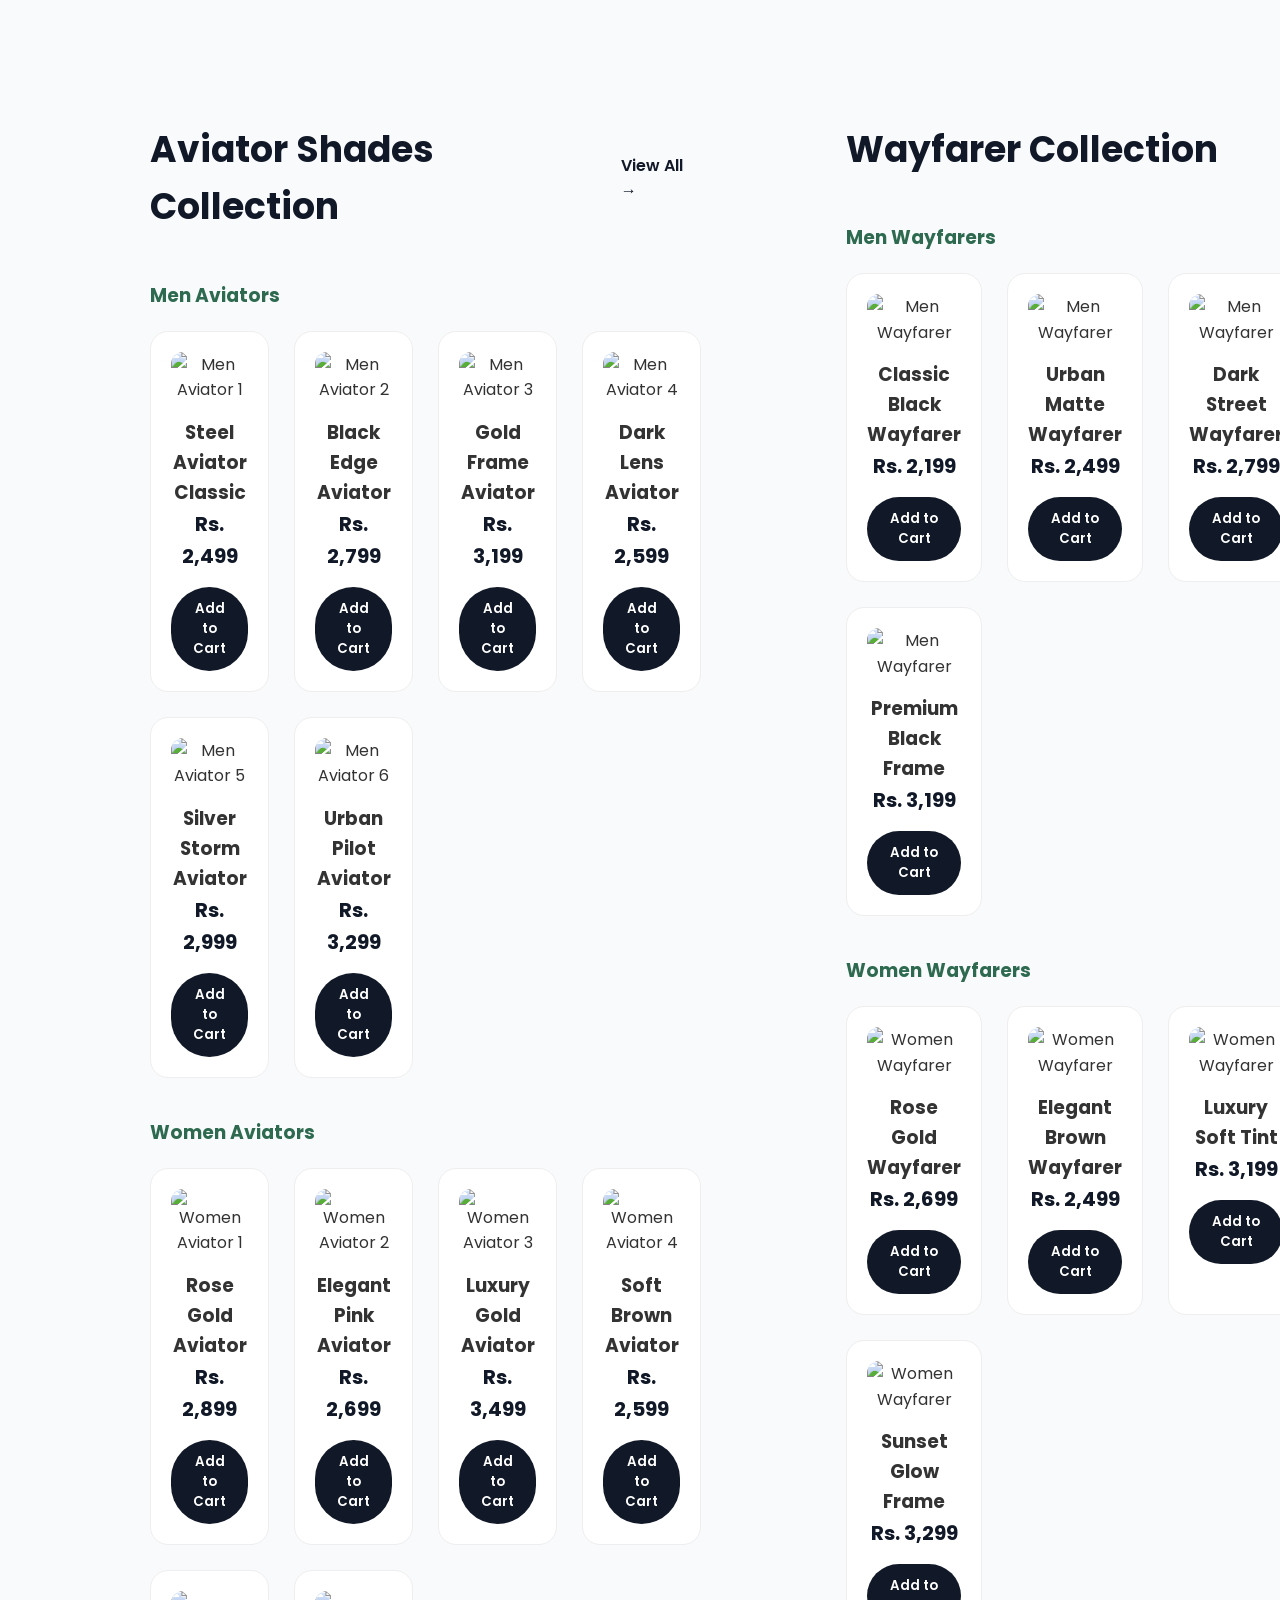
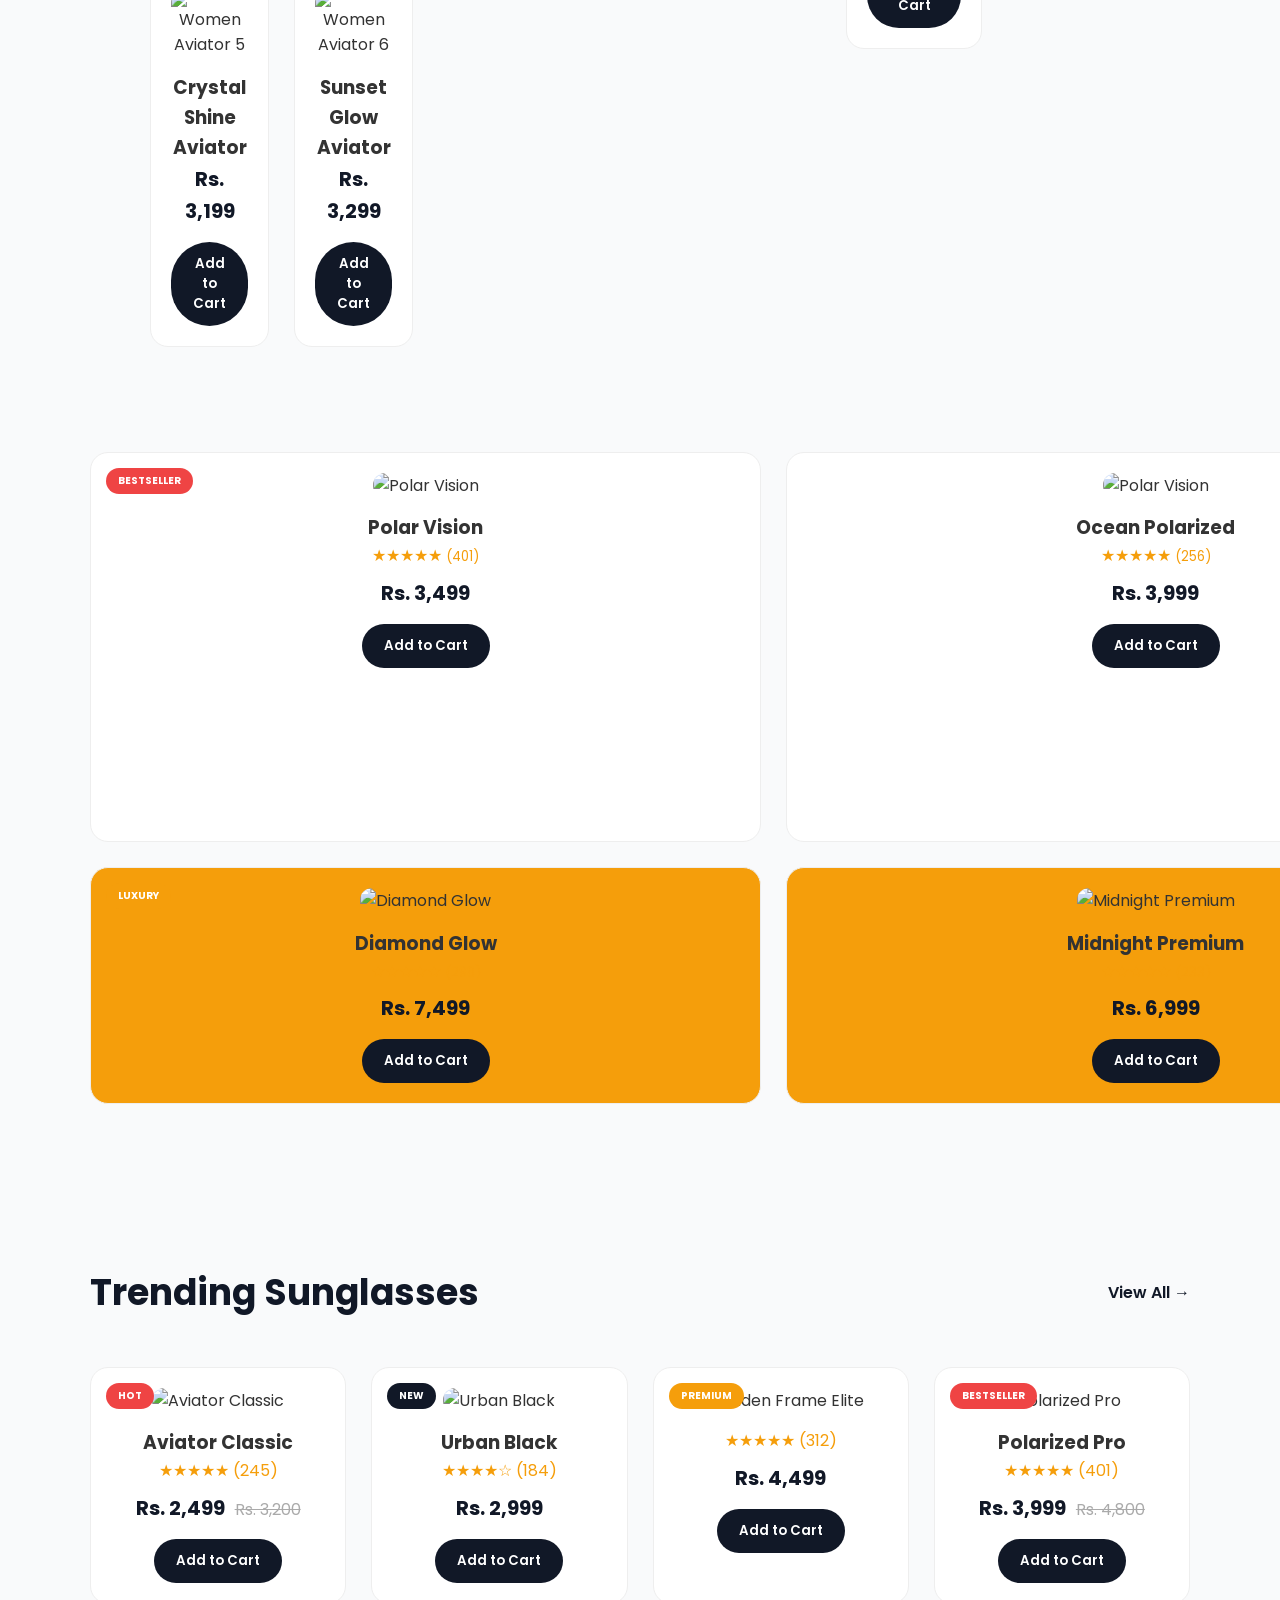
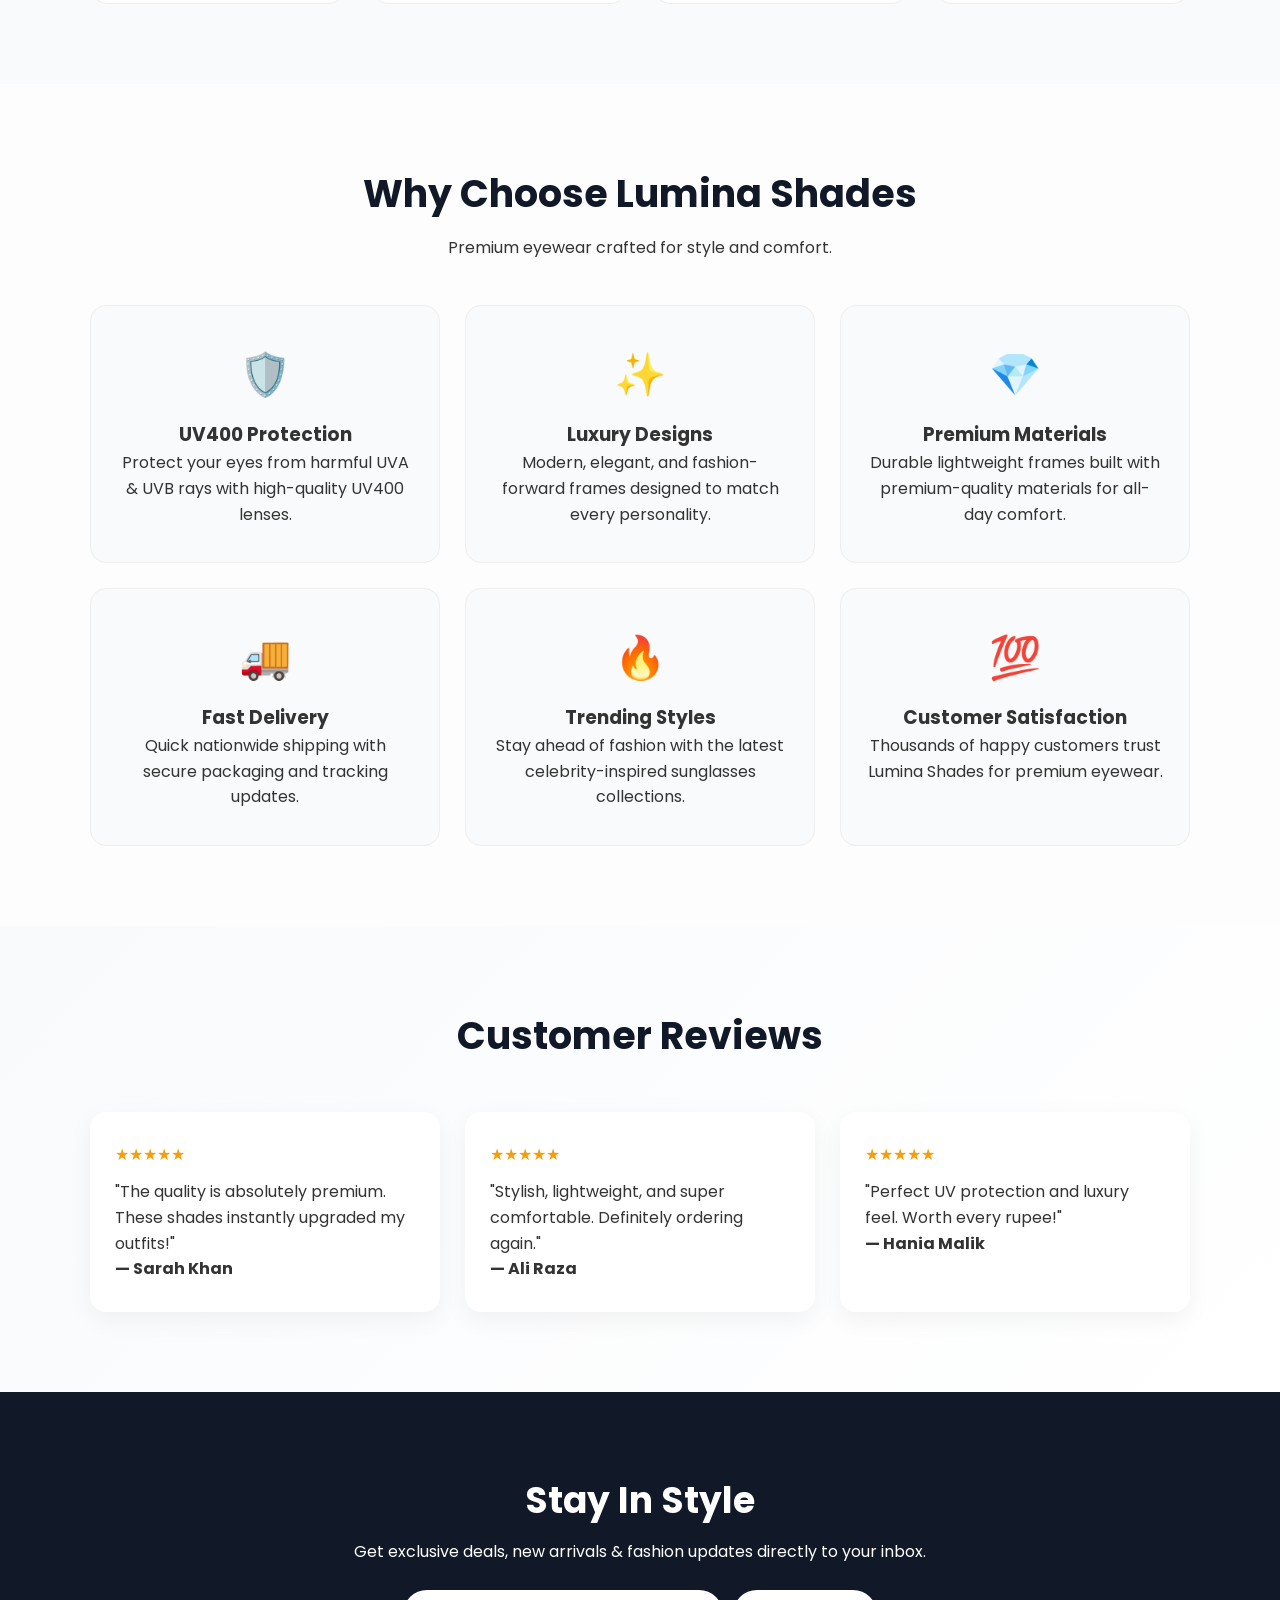
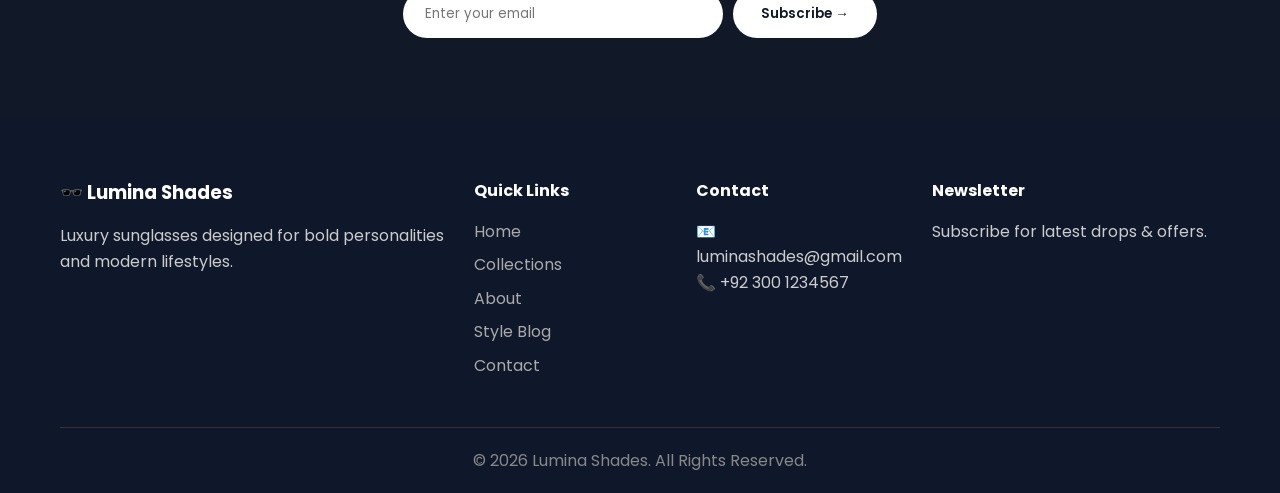
==== commit b78da35b: "Add files via upload" ====
--- a/index.html
+++ b/index.html
@@ -3,775 +3,1297 @@
 <head>
 <meta charset="UTF-8">
 <meta name="viewport" content="width=device-width, initial-scale=1.0">
-<title>HerbalGlow - Natural Beauty Starts Here</title>
-
-<link rel="stylesheet" href="style.css">
+<title>Lumina Shades - Premium Sunglasses Collection</title>
 
 <link href="https://fonts.googleapis.com/css2?family=Poppins:wght@300;400;500;600;700&display=swap" rel="stylesheet">
+
+<style>
+
+*{
+  margin:0;
+  padding:0;
+  box-sizing:border-box;
+  font-family:'Poppins',sans-serif;
+}
+
+html{
+  scroll-behavior:smooth;
+}
+
+body{
+  background:#fdfdfd;
+  color:#333;
+  overflow-x:hidden;
+  line-height:1.6;
+}
+
+/* ================= NAVBAR ================= */
+
+.navbar{
+  position:fixed;
+  top:0;
+  width:100%;
+  z-index:1000;
+  display:flex;
+  justify-content:space-between;
+  align-items:center;
+  padding:15px 60px;
+  background:rgba(255,255,255,0.95);
+  backdrop-filter:blur(10px);
+  box-shadow:0 2px 10px rgba(0,0,0,0.05);
+}
+
+.logo{
+  font-size:28px;
+  font-weight:700;
+  color:#111827;
+  cursor:pointer;
+}
+
+.nav-links{
+  display:flex;
+  gap:30px;
+  list-style:none;
+}
+
+.nav-links a{
+  text-decoration:none;
+  color:#555;
+  font-weight:500;
+  position:relative;
+  transition:0.3s;
+}
+
+.nav-links a::after{
+  content:'';
+  position:absolute;
+  left:0;
+  bottom:-5px;
+  width:0;
+  height:2px;
+  background:#111827;
+  transition:0.3s;
+}
+
+.nav-links a:hover::after,
+.nav-links a.active::after{
+  width:100%;
+}
+
+.nav-links a:hover,
+.nav-links a.active{
+  color:#111827;
+}
+
+.nav-icons{
+  display:flex;
+  align-items:center;
+  gap:20px;
+  font-size:20px;
+}
+
+.cart-icon{
+  position:relative;
+  cursor:pointer;
+}
+
+#cartCount{
+  position:absolute;
+  top:-8px;
+  right:-12px;
+  background:#ef4444;
+  color:white;
+  font-size:11px;
+  padding:2px 6px;
+  border-radius:50%;
+}
+
+.hamburger{
+  display:none;
+  cursor:pointer;
+}
+
+/* ================= HERO ================= */
+
+.hero{
+  min-height:100vh;
+  display:flex;
+  justify-content:center;
+  align-items:center;
+  text-align:center;
+  padding:120px 20px 60px;
+  background:linear-gradient(135deg,#f8fafc 0%,#ffffff 50%,#e2e8f0 100%);
+  position:relative;
+  overflow:hidden;
+}
+
+.hero::before{
+  content:'';
+  position:absolute;
+  width:400px;
+  height:400px;
+  border-radius:50%;
+  background:radial-gradient(circle, rgba(0,0,0,0.07) 0%, transparent 70%);
+  top:-100px;
+  right:-100px;
+}
+
+.hero::after{
+  content:'';
+  position:absolute;
+  width:300px;
+  height:300px;
+  border-radius:50%;
+  background:radial-gradient(circle, rgba(0,0,0,0.05) 0%, transparent 70%);
+  bottom:-50px;
+  left:-50px;
+}
+
+.hero-content{
+  max-width:760px;
+  z-index:1;
+}
+
+.hero h1{
+  font-size:60px;
+  color:#111827;
+  line-height:1.1;
+  margin-bottom:18px;
+}
+
+.hero p{
+  font-size:17px;
+  color:#555;
+  margin-bottom:30px;
+}
+
+.hero-buttons{
+  display:flex;
+  justify-content:center;
+  gap:15px;
+  flex-wrap:wrap;
+  margin-bottom:40px;
+}
+
+.btn{
+  padding:14px 32px;
+  border-radius:50px;
+  text-decoration:none;
+  font-weight:600;
+  transition:0.3s;
+}
+
+.btn-primary{
+  background:#111827;
+  color:white;
+}
+
+.btn-primary:hover{
+  transform:translateY(-3px);
+  background:#000;
+}
+
+.btn-outline{
+  border:2px solid #111827;
+  color:#111827;
+}
+
+.btn-outline:hover{
+  background:#111827;
+  color:white;
+}
+
+.hero-stats{
+  display:flex;
+  justify-content:center;
+  gap:40px;
+  flex-wrap:wrap;
+}
+
+.stat{
+  text-align:center;
+  color:#555;
+}
+
+.stat-number{
+  display:block;
+  font-size:30px;
+  font-weight:700;
+  color:#111827;
+}
+
+/* ================= CATEGORIES ================= */
+
+.categories{
+  padding:80px 60px;
+  text-align:center;
+}
+
+.categories h2{
+  font-size:38px;
+  color:#111827;
+  margin-bottom:10px;
+}
+
+.categories p{
+  color:#666;
+  margin-bottom:45px;
+}
+
+.category-grid{
+  display:grid;
+  grid-template-columns:repeat(6,1fr);
+  gap:20px;
+  max-width:1100px;
+  margin:auto;
+}
+
+.cat-card{
+  background:#f8fafc;
+  padding:35px 15px;
+  border-radius:16px;
+  transition:0.3s;
+  cursor:pointer;
+  border:1px solid #eee;
+}
+
+.cat-card:hover{
+  transform:translateY(-10px);
+  box-shadow:0 20px 40px rgba(0,0,0,0.08);
+  background:white;
+}
+
+.cat-card span{
+  font-size:42px;
+  display:block;
+  margin-bottom:12px;
+}
+
+.cat-card h3{
+  margin-bottom:5px;
+}
+
+/* ================= PRODUCTS ================= */
+
+.bestsellers{
+  padding:80px 60px;
+  background:#f9fafb;
+}
+
+.section-header{
+  max-width:1100px;
+  margin:0 auto 45px;
+  display:flex;
+  justify-content:space-between;
+  align-items:center;
+}
+
+.section-header h2{
+  font-size:36px;
+  color:#111827;
+}
+
+.view-all{
+  text-decoration:none;
+  color:#111827;
+  font-weight:600;
+}
+
+.product-grid{
+  max-width:1100px;
+  margin:auto;
+  display:grid;
+  grid-template-columns:repeat(4,1fr);
+  gap:25px;
+}
+
+.product-card{
+  background:white;
+  border-radius:18px;
+  padding:20px;
+  text-align:center;
+  position:relative;
+  border:1px solid #eee;
+  transition:0.3s;
+}
+
+.product-card:hover{
+  transform:translateY(-10px);
+  box-shadow:0 20px 40px rgba(0,0,0,0.1);
+}
+
+.product-card img{
+  width:100%;
+  border-radius:12px;
+  margin-bottom:15px;
+}
+
+.badge{
+  position:absolute;
+  top:15px;
+  left:15px;
+  padding:5px 12px;
+  border-radius:20px;
+  font-size:10px;
+  color:white;
+  font-weight:700;
+}
+
+.bestseller{
+  background:#ef4444;
+}
+
+.new{
+  background:#111827;
+}
+
+.premium{
+  background:#f59e0b;
+}
+
+.rating{
+  color:#f59e0b;
+  margin-bottom:8px;
+}
+
+.sale-price{
+  color:#111827;
+  font-size:20px;
+  font-weight:700;
+}
+
+.original-price{
+  color:#aaa;
+  text-decoration:line-through;
+  margin-left:6px;
+}
+
+.product-card button{
+  margin-top:15px;
+  padding:12px 22px;
+  border:none;
+  border-radius:50px;
+  background:#111827;
+  color:white;
+  font-weight:600;
+  cursor:pointer;
+  transition:0.3s;
+}
+
+.product-card button:hover{
+  background:black;
+}
+
+/* ================= FEATURES ================= */
+
+.why-us{
+  padding:80px 60px;
+  text-align:center;
+}
+
+.why-us h2{
+  font-size:38px;
+  margin-bottom:10px;
+  color:#111827;
+}
+
+.features-grid{
+  max-width:1100px;
+  margin:auto;
+  display:grid;
+  grid-template-columns:repeat(3,1fr);
+  gap:25px;
+  margin-top:45px;
+}
+
+.feature-card{
+  background:#f9fafb;
+  padding:35px 25px;
+  border-radius:16px;
+  border:1px solid #eee;
+  transition:0.3s;
+}
+
+.feature-card:hover{
+  transform:translateY(-8px);
+  background:white;
+  box-shadow:0 15px 30px rgba(0,0,0,0.08);
+}
+
+.feature-card span{
+  font-size:42px;
+  display:block;
+  margin-bottom:12px;
+}
+
+/* ================= TESTIMONIALS ================= */
+
+.testimonials{
+  padding:80px 60px;
+  background:linear-gradient(135deg,#f8fafc 0%,#ffffff 100%);
+  text-align:center;
+}
+
+.testimonials h2{
+  font-size:38px;
+  margin-bottom:45px;
+  color:#111827;
+}
+
+.testimonial-grid{
+  display:grid;
+  grid-template-columns:repeat(3,1fr);
+  gap:25px;
+  max-width:1100px;
+  margin:auto;
+}
+
+.testimonial-card{
+  background:white;
+  padding:30px 25px;
+  border-radius:16px;
+  text-align:left;
+  box-shadow:0 8px 25px rgba(0,0,0,0.05);
+}
+
+.stars{
+  color:#f59e0b;
+  margin-bottom:12px;
+}
+
+/* ================= NEWSLETTER ================= */
+
+.newsletter{
+  padding:80px 20px;
+  text-align:center;
+  background:#111827;
+  color:white;
+}
+
+.newsletter h2{
+  font-size:36px;
+  margin-bottom:10px;
+}
+
+.newsletter p{
+  margin-bottom:25px;
+}
+
+.newsletter-form{
+  display:flex;
+  justify-content:center;
+  gap:10px;
+  flex-wrap:wrap;
+}
+
+.newsletter-form input{
+  padding:14px 22px;
+  border:none;
+  border-radius:50px;
+  width:320px;
+}
+
+.newsletter-form button{
+  padding:14px 28px;
+  border:none;
+  border-radius:50px;
+  background:white;
+  color:#111827;
+  font-weight:600;
+  cursor:pointer;
+}
+
+/* ================= FOOTER ================= */
+
+footer{
+  background:#0f172a;
+  color:#ccc;
+  padding:60px 60px 20px;
+}
+
+.footer-content{
+  display:grid;
+  grid-template-columns:2fr 1fr 1fr 1.5fr;
+  gap:30px;
+  max-width:1200px;
+  margin:auto;
+}
+
+.footer-col h3,
+.footer-col h4{
+  color:white;
+  margin-bottom:15px;
+}
+
+.footer-col ul{
+  list-style:none;
+}
+
+.footer-col ul li{
+  margin-bottom:8px;
+}
+
+.footer-col ul a{
+  color:#aaa;
+  text-decoration:none;
+}
+
+.footer-bottom{
+  text-align:center;
+  margin-top:40px;
+  padding-top:20px;
+  border-top:1px solid #333;
+  color:#888;
+}
+
+/* ================= RESPONSIVE ================= */
+
+@media(max-width:1024px){
+
+  .category-grid{
+    grid-template-columns:repeat(3,1fr);
+  }
+
+  .product-grid{
+    grid-template-columns:repeat(2,1fr);
+  }
+
+  .features-grid{
+    grid-template-columns:repeat(2,1fr);
+  }
+
+  .testimonial-grid{
+    grid-template-columns:1fr;
+  }
+
+}
+
+@media(max-width:768px){
+
+  .navbar{
+    padding:15px 20px;
+  }
+
+  .nav-links{
+    display:none;
+  }
+
+  .hamburger{
+    display:block;
+  }
+
+  .hero h1{
+    font-size:42px;
+  }
+
+  .category-grid{
+    grid-template-columns:repeat(2,1fr);
+  }
+
+  .product-grid{
+    grid-template-columns:1fr;
+  }
+
+  .features-grid{
+    grid-template-columns:1fr;
+  }
+
+  .footer-content{
+    grid-template-columns:1fr;
+  }
+
+}
+
+</style>
 </head>
 
 <body>
-
-<!-- ================= NAVBAR ================= -->
 
 <header>
 <div class="navbar">
 
-  <h2 class="logo">🌿 HerbalGlow</h2>
-
-  <nav>
-    <ul class="nav-links">
-      <li><a href="index.php" class="active">Home</a></li>
-      <li><a href="products.php">Products</a></li>
-      <li><a href="about.php">About</a></li>
-      <li><a href="blog.php">Blog</a></li>
-      <li><a href="contact.php">Contact</a></li>
-    </ul>
-  </nav>
-
-  <div class="nav-icons">
-    <div class="cart-icon" onclick="showCart()">
-      🛒 <span id="cartCount">0</span>
-    </div>
-
-    <span class="hamburger" onclick="toggleMenu()">☰</span>
+<h2 class="logo">🕶️ Lumina Shades</h2>
+
+<nav>
+<ul class="nav-links">
+<li><a href="index.php" class="active">Home</a></li>
+<li><a href="products.php">Collections</a></li>
+<li><a href="about.php">About</a></li>
+<li><a href="blog.php">Style Blog</a></li>
+<li><a href="contact.php">Contact</a></li>
+</ul>
+</nav>
+
+<div class="nav-icons">
+<div class="cart-icon">
+🛒 <span id="cartCount">0</span>
+</div>
+<span class="hamburger">☰</span>
+</div>
+
+</div>
+</header>
+
+<!-- HERO -->
+
+<section class="hero">
+
+<div class="hero-content">
+
+<h1>Luxury Sunglasses<br>That Define Your Style</h1>
+
+<p>
+Discover premium sunglasses crafted for fashion, comfort, and UV protection.
+Elevate every outfit with timeless shades from Lumina Shades.
+</p>
+
+<div class="hero-buttons">
+<a href="products.php" class="btn btn-primary">Shop Collection →</a>
+<a href="products.php" class="btn btn-outline">Explore Styles →</a>
+</div>
+
+<div class="hero-stats">
+
+<div class="stat">
+<span class="stat-number">5000+</span>
+Happy Customers
+</div>
+
+<div class="stat">
+<span class="stat-number">100%</span>
+UV Protection
+</div>
+
+<div class="stat">
+<span class="stat-number">24Hr</span>
+Fast Shipping
+</div>
+
+</div>
+
+</div>
+
+</section>
+
+<!-- CATEGORIES -->
+
+<!-- SHOP BY STYLE -->
+<section class="categories">
+  <h2>Shop By Style</h2>
+  <p>Find the perfect shades for every mood and every look.</p>
+
+  <div class="category-grid">
+
+    <div class="cat-card" onclick="filterProducts('aviator'); scrollToProducts();">
+      <span>🕶️</span>
+      <h3>Aviators</h3>
+      <p>12 Styles</p>
+    </div>
+
+    <div class="cat-card" onclick="filterProducts('wayfarer'); scrollToProducts();">
+      <span>😎</span>
+      <h3>Wayfarers</h3>
+      <p>12 Styles</p>
+    </div>
+
+    <div class="cat-card" onclick="filterProducts('luxury'); scrollToProducts();">
+      <span>✨</span>
+      <h3>Luxury</h3>
+      <p>12 Styles</p>
+    </div>
+
+    <div class="cat-card" onclick="filterProducts('polarized'); scrollToProducts();">
+      <span>🌞</span>
+      <h3>Polarized</h3>
+      <p>12 Styles</p>
+    </div>
+
+    <div class="cat-card" onclick="filterProducts('streetwear'); scrollToProducts();">
+      <span>🔥</span>
+      <h3>Streetwear</h3>
+      <p>12 Styles</p>
+    </div>
+
+    <div class="cat-card" onclick="filterProducts('premium'); scrollToProducts();">
+      <span>💎</span>
+      <h3>Premium</h3>
+      <p>12 Styles</p>
+    </div>
+
   </div>
-
-</div>
-</header>
-
-<!-- ================= CART SIDEBAR ================= -->
-
-<div class="cart-sidebar" id="cartSidebar">
-
-  <div class="cart-header">
-    <h3>Your Cart 🛒</h3>
-
-    <span onclick="closeCart()" style="cursor:pointer;font-size:22px;">
-      ✕
-    </span>
+</section>
+
+<!-- PRODUCTS -->
+<section class="bestsellers" id="productsSection">
+
+  <div class="section-header">
+    <h2>Trending Shades</h2>
+    <a href="products.php" class="view-all">View All Products →</a>
   </div>
 
-  <div class="cart-items" id="cartItems">
-    <p style="color:#aaa;text-align:center;margin-top:40px;">
-      Your cart is empty
-    </p>
+  <div class="product-grid">
+
+    <!-- ================= AVIATORS ================= -->
+
+<section class="bestsellers" id="productsSection">
+
+  <div class="section-header">
+    <h2>Aviator Shades Collection</h2>
+    <a href="products.php" class="view-all">View All →</a>
   </div>
 
-  <div class="cart-total" id="cartTotal" style="display:none;">
-    <strong>Total: Rs. <span id="totalPrice">0</span></strong>
-
-    <button onclick="checkout()">Checkout</button>
+  <h3 style="margin:20px 0;color:#2d6a4f;">Men Aviators</h3>
+
+  <div class="product-grid">
+
+    <div class="product-card aviator men">
+      <img src="images/aviators/men1.jpg" alt="Men Aviator 1">
+      <h3>Steel Aviator Classic</h3>
+      <p><span class="sale-price">Rs. 2,499</span></p>
+      <button>Add to Cart</button>
+    </div>
+
+    <div class="product-card aviator men">
+      <img src="images/aviators/men2.jpg" alt="Men Aviator 2">
+      <h3>Black Edge Aviator</h3>
+      <p><span class="sale-price">Rs. 2,799</span></p>
+      <button>Add to Cart</button>
+    </div>
+
+    <div class="product-card aviator men">
+      <img src="images/aviators/men3.jpg" alt="Men Aviator 3">
+      <h3>Gold Frame Aviator</h3>
+      <p><span class="sale-price">Rs. 3,199</span></p>
+      <button>Add to Cart</button>
+    </div>
+
+    <div class="product-card aviator men">
+      <img src="images/aviators/men4.jpg" alt="Men Aviator 4">
+      <h3>Dark Lens Aviator</h3>
+      <p><span class="sale-price">Rs. 2,599</span></p>
+      <button>Add to Cart</button>
+    </div>
+
+    <div class="product-card aviator men">
+      <img src="images/aviators/men5.jpg" alt="Men Aviator 5">
+      <h3>Silver Storm Aviator</h3>
+      <p><span class="sale-price">Rs. 2,999</span></p>
+      <button>Add to Cart</button>
+    </div>
+
+    <div class="product-card aviator men">
+      <img src="images/aviators/men6.jpg" alt="Men Aviator 6">
+      <h3>Urban Pilot Aviator</h3>
+      <p><span class="sale-price">Rs. 3,299</span></p>
+      <button>Add to Cart</button>
+    </div>
+
   </div>
 
-</div>
-
-<div class="overlay" id="overlay" onclick="closeCart()"></div>
-
-<!-- ================= HERO ================= -->
-
-<section class="hero">
-
-  <div class="hero-content">
-
-    <h1>
-      Natural Beauty<br>
-      Starts Here
-    </h1>
-
-    <p>
-      Pure Herbal Skin Care For Healthy Glowing Skin.
-      Discover nature's most powerful ingredients transformed
-      into luxurious skincare.
-    </p>
-
-    <div class="hero-buttons">
-
-      <a href="products.php" class="btn btn-primary">
-        Shop Now →
-      </a>
-
-      <a href="products.php" class="btn btn-outline">
-        Explore Products →
-      </a>
-
-    </div>
-
-    <div class="hero-stats">
-
-      <div class="stat">
-        <span class="stat-number" data-count="2000">0</span>+
-        <br>
-        Happy Customers
-      </div>
-
-      <div class="stat">
-        ✅
-        <br>
-        Dermatologist Tested
-      </div>
-
-      <div class="stat">
-        🚚
-        <br>
-        Free Shipping
-      </div>
-
+  <h3 style="margin:40px 0 20px;color:#2d6a4f;">Women Aviators</h3>
+
+  <div class="product-grid">
+
+    <div class="product-card aviator women">
+      <img src="images/aviators/women1.jpg" alt="Women Aviator 1">
+      <h3>Rose Gold Aviator</h3>
+      <p><span class="sale-price">Rs. 2,899</span></p>
+      <button>Add to Cart</button>
+    </div>
+
+    <div class="product-card aviator women">
+      <img src="images/aviators/women2.jpg" alt="Women Aviator 2">
+      <h3>Elegant Pink Aviator</h3>
+      <p><span class="sale-price">Rs. 2,699</span></p>
+      <button>Add to Cart</button>
+    </div>
+
+    <div class="product-card aviator women">
+      <img src="images/aviators/women3.jpg" alt="Women Aviator 3">
+      <h3>Luxury Gold Aviator</h3>
+      <p><span class="sale-price">Rs. 3,499</span></p>
+      <button>Add to Cart</button>
+    </div>
+
+    <div class="product-card aviator women">
+      <img src="images/aviators/women4.jpg" alt="Women Aviator 4">
+      <h3>Soft Brown Aviator</h3>
+      <p><span class="sale-price">Rs. 2,599</span></p>
+      <button>Add to Cart</button>
+    </div>
+
+    <div class="product-card aviator women">
+      <img src="images/aviators/women5.jpg" alt="Women Aviator 5">
+      <h3>Crystal Shine Aviator</h3>
+      <p><span class="sale-price">Rs. 3,199</span></p>
+      <button>Add to Cart</button>
+    </div>
+
+    <div class="product-card aviator women">
+      <img src="images/aviators/women6.jpg" alt="Women Aviator 6">
+      <h3>Sunset Glow Aviator</h3>
+      <p><span class="sale-price">Rs. 3,299</span></p>
+      <button>Add to Cart</button>
     </div>
 
   </div>
 
 </section>
 
-<!-- ================= CATEGORIES ================= -->
-
-<section class="categories">
-
-  <h2>Shop By Category</h2>
-
-  <p>
-    Explore our wide range of herbal skincare products
-    tailored for every need.
-  </p>
-
-  <div class="category-grid">
-
-    <div class="cat-card" onclick="location.href='products.php'">
-      <span>🧼</span>
-      <h3>Face Wash</h3>
-      <p>12 Products</p>
-    </div>
-
-    <div class="cat-card" onclick="location.href='products.php'">
-      <span>🧴</span>
-      <h3>Herbal Cream</h3>
-      <p>8 Products</p>
-    </div>
-
-    <div class="cat-card" onclick="location.href='products.php'">
-      <span>💧</span>
-      <h3>Moisturizer</h3>
-      <p>10 Products</p>
-    </div>
-
-    <div class="cat-card" onclick="location.href='products.php'">
-      <span>☀️</span>
-      <h3>Sunscreen</h3>
-      <p>9 Products</p>
-    </div>
-
-    <div class="cat-card" onclick="location.href='products.php'">
-      <span>✨</span>
-      <h3>Serum</h3>
-      <p>9 Products</p>
-    </div>
-
-    <div class="cat-card" onclick="location.href='products.php'">
-      <span>🌱</span>
-      <h3>Acne Care</h3>
-      <p>7 Products</p>
-    </div>
-
+    <!-- ================= WAYFARERS ================= -->
+
+    <!-- WAYFARER COLLECTION -->
+<section class="bestsellers">
+
+  <div class="section-header">
+    <h2>Wayfarer Collection</h2>
   </div>
 
+  <!-- ================= MEN ================= -->
+  <h3 style="margin:20px 0;color:#2d6a4f;">Men Wayfarers</h3>
+
+  <div class="product-grid">
+
+    <div class="product-card wayfarer men">
+      <img src="images/wayfarers/men/men1.jpg" alt="Men Wayfarer">
+      <h3>Classic Black Wayfarer</h3>
+      <p><span class="sale-price">Rs. 2,199</span></p>
+      <button>Add to Cart</button>
+    </div>
+
+    <div class="product-card wayfarer men">
+      <img src="images/wayfarers/men/men2.jpg" alt="Men Wayfarer">
+      <h3>Urban Matte Wayfarer</h3>
+      <p><span class="sale-price">Rs. 2,499</span></p>
+      <button>Add to Cart</button>
+    </div>
+
+    <div class="product-card wayfarer men">
+      <img src="images/wayfarers/men/men3.jpg" alt="Men Wayfarer">
+      <h3>Dark Street Wayfarer</h3>
+      <p><span class="sale-price">Rs. 2,799</span></p>
+      <button>Add to Cart</button>
+    </div>
+
+    <div class="product-card wayfarer men">
+      <img src="images/wayfarers/men/men4.jpg" alt="Men Wayfarer">
+      <h3>Carbon Edge Wayfarer</h3>
+      <p><span class="sale-price">Rs. 2,599</span></p>
+      <button>Add to Cart</button>
+    </div>
+
+    <div class="product-card wayfarer men">
+      <img src="images/wayfarers/men/men5.jpg" alt="Men Wayfarer">
+      <h3>Premium Black Frame</h3>
+      <p><span class="sale-price">Rs. 3,199</span></p>
+      <button>Add to Cart</button>
+    </div>
+
+  </div>
+
+  <!-- ================= WOMEN ================= -->
+  <h3 style="margin:40px 0 20px;color:#2d6a4f;">Women Wayfarers</h3>
+
+  <div class="product-grid">
+
+    <div class="product-card wayfarer women">
+      <img src="images/wayfarers/women/women1.jpg" alt="Women Wayfarer">
+      <h3>Rose Gold Wayfarer</h3>
+      <p><span class="sale-price">Rs. 2,699</span></p>
+      <button>Add to Cart</button>
+    </div>
+
+    <div class="product-card wayfarer women">
+      <img src="images/wayfarers/women/women2.jpg" alt="Women Wayfarer">
+      <h3>Elegant Brown Wayfarer</h3>
+      <p><span class="sale-price">Rs. 2,499</span></p>
+      <button>Add to Cart</button>
+    </div>
+
+    <div class="product-card wayfarer women">
+      <img src="images/wayfarers/women/women3.jpg" alt="Women Wayfarer">
+      <h3>Luxury Soft Tint</h3>
+      <p><span class="sale-price">Rs. 3,199</span></p>
+      <button>Add to Cart</button>
+    </div>
+
+    <div class="product-card wayfarer women">
+      <img src="images/wayfarers/women/women4.jpg" alt="Women Wayfarer">
+      <h3>Fashion Cat Wayfarer</h3>
+      <p><span class="sale-price">Rs. 2,899</span></p>
+      <button>Add to Cart</button>
+    </div>
+
+    <div class="product-card wayfarer women">
+      <img src="images/wayfarers/women/women5.jpg" alt="Women Wayfarer">
+      <h3>Sunset Glow Frame</h3>
+      <p><span class="sale-price">Rs. 3,299</span></p>
+      <button>Add to Cart</button>
+    </div>
+
+  </div>
+
 </section>
 
-<!-- ================= BESTSELLERS ================= -->
+    <!-- ================= LUXURY ================= -->
+
+    <div class="product-card luxury premium">
+      <span class="badge premium">PREMIUM</span>
+      <img src="images/royal-luxe.jpg" alt="Royal Luxe" loading="lazy">
+      <h3>Royal Luxe</h3>
+      <div class="rating">★★★★★ <small>(312)</small></div>
+      <p><span class="sale-price">Rs. 5,999</span></p>
+      <button>Add to Cart</button>
+    </div>
+
+    <div class="product-card luxury premium">
+      <img src="images/elite-diamond.jpg" alt="Elite Diamond" loading="lazy">
+      <h3>Elite Diamond</h3>
+      <div class="rating">★★★★★ <small>(284)</small></div>
+      <p><span class="sale-price">Rs. 6,499</span></p>
+      <button>Add to Cart</button>
+    </div>
+
+    <!-- ================= POLARIZED ================= -->
+
+    <div class="product-card polarized">
+      <span class="badge bestseller">BESTSELLER</span>
+      <img src="images/polar-vision.jpg" alt="Polar Vision" loading="lazy">
+      <h3>Polar Vision</h3>
+      <div class="rating">★★★★★ <small>(401)</small></div>
+      <p><span class="sale-price">Rs. 3,499</span></p>
+      <button>Add to Cart</button>
+    </div>
+
+    <div class="product-card polarized">
+      <img src="images/polar-vision-ocean.jpg" alt="Polar Vision" loading="lazy">
+      <h3>Ocean Polarized</h3>
+      <div class="rating">★★★★★ <small>(256)</small></div>
+      <p><span class="sale-price">Rs. 3,999</span></p>
+      <button>Add to Cart</button>
+    </div>
+
+    <!-- ================= STREETWEAR ================= -->
+
+    <div class="product-card streetwear">
+      <span class="badge new">TRENDING</span>
+      <img src="images/streetwear-1.jpg" alt="Street Edge" loading="lazy">
+      <h3>Street Edge</h3>
+      <div class="rating">★★★★☆ <small>(178)</small></div>
+      <p><span class="sale-price">Rs. 2,699</span></p>
+      <button>Add to Cart</button>
+    </div>
+
+    <div class="product-card streetwear">
+      <img src="images/neon-street.jpg" alt="Neon Street" loading="lazy">
+      <h3>Neon Street</h3>
+      <div class="rating">★★★★☆ <small>(145)</small></div>
+      <p><span class="sale-price">Rs. 2,999</span></p>
+      <button>Add to Cart</button>
+    </div>
+
+    <!-- ================= PREMIUM ================= -->
+
+    <div class="product-card premium">
+      <span class="badge premium">LUXURY</span>
+      <img src="images/diamond-glow.jpg" alt="Diamond Glow" loading="lazy">
+      <h3>Diamond Glow</h3>
+      <div class="rating">★★★★★ <small>(298)</small></div>
+      <p><span class="sale-price">Rs. 7,499</span></p>
+      <button>Add to Cart</button>
+    </div>
+
+    <div class="product-card premium">
+      <img src="images/midnight-premium.jpg" alt="Midnight Premium" loading="lazy">
+      <h3>Midnight Premium</h3>
+      <div class="rating">★★★★★ <small>(233)</small></div>
+      <p><span class="sale-price">Rs. 6,999</span></p>
+      <button>Add to Cart</button>
+    </div>
+
+  </div>
+</section>
+
+<script>
+
+function filterProducts(category) {
+
+  let products = document.querySelectorAll('.product-card');
+
+  products.forEach(product => {
+
+    if(category === 'all') {
+      product.style.display = 'block';
+    }
+
+    else {
+
+      if(product.classList.contains(category)) {
+        product.style.display = 'block';
+      }
+
+      else {
+        product.style.display = 'none';
+      }
+
+    }
+
+  });
+
+}
+
+function scrollToProducts() {
+
+  document.getElementById('productsSection').scrollIntoView({
+    behavior: 'smooth'
+  });
+
+}
+
+</script>
+<!-- PRODUCTS -->
 
 <section class="bestsellers">
 
-  <div class="section-header">
-
-    <h2>Bestselling Products</h2>
-
-    <a href="products.php" class="view-all">
-      View All Products →
-    </a>
-
-  </div>
-
-  <div class="product-grid">
-
-    <!-- PRODUCT 1 -->
-
-    <div class="product-card face">
-
-      <span class="badge bestseller">
-        BESTSELLER
-      </span>
-
-      <img
-        src="https://placehold.co/400x400/e8f5e9/2d6a4f?text=Herbal+Face+Wash"
-        alt="Herbal Face Wash"
-      >
-
-      <h3>Herbal Face Wash</h3>
-
-      <div class="rating">
-        ★★★★☆
-        <small>(234)</small>
-      </div>
-
-      <p>
-        <span class="sale-price">Rs. 499</span>
-
-        <span class="original-price">
-          Rs. 799
-        </span>
-      </p>
-
-      <button onclick="addToCart('Herbal Face Wash',499)">
-        Add To Cart
-      </button>
-
-    </div>
-
-    <!-- PRODUCT 2 -->
-
-    <div class="product-card cream">
-
-      <span class="badge new">
-        NEW
-      </span>
-
-      <img
-        src="https://placehold.co/400x400/f0fdf4/1b4332?text=Aloe+Vera+Gel"
-        alt="Aloe Vera Gel"
-      >
-
-      <h3>Aloe Vera Gel</h3>
-
-      <div class="rating">
-        ★★★★☆
-        <small>(142)</small>
-      </div>
-
-      <p>
-        <span class="sale-price">Rs. 449</span>
-
-        <span class="original-price">
-          Rs. 599
-        </span>
-      </p>
-
-      <button onclick="addToCart('Aloe Vera Gel',449)">
-        Add To Cart
-      </button>
-
-    </div>
-
-    <!-- PRODUCT 3 -->
-
-    <div class="product-card serum">
-
-      <span class="badge premium">
-        PREMIUM
-      </span>
-
-      <img
-        src="https://placehold.co/400x400/fff7ed/f4a261?text=Vitamin+C+Serum"
-        alt="Vitamin C Serum"
-      >
-
-      <h3>Vitamin C Serum</h3>
-
-      <div class="rating">
-        ★★★★★
-        <small>(189)</small>
-      </div>
-
-      <p>
-        <span class="sale-price">Rs. 1499</span>
-      </p>
-
-      <button onclick="addToCart('Vitamin C Serum',1499)">
-        Add To Cart
-      </button>
-
-    </div>
-
-    <!-- PRODUCT 4 -->
-
-    <div class="product-card sun">
-
-      <span class="badge bestseller">
-        HOT
-      </span>
-
-      <img
-        src="https://placehold.co/400x400/fffbeb/f59e0b?text=Sunscreen+SPF+50"
-        alt="Sunscreen SPF 50"
-      >
-
-      <h3>Sunscreen SPF 50</h3>
-
-      <div class="rating">
-        ★★★★☆
-        <small>(356)</small>
-      </div>
-
-      <p>
-        <span class="sale-price">Rs. 1299</span>
-
-        <span class="original-price">
-          Rs. 1499
-        </span>
-      </p>
-
-      <button onclick="addToCart('Sunscreen SPF 50',1299)">
-        Add To Cart
-      </button>
-
-    </div>
-
-  </div>
+<div class="section-header">
+<h2>Trending Sunglasses</h2>
+<a href="products.php" class="view-all">View All →</a>
+</div>
+
+<div class="product-grid">
+
+<div class="product-card">
+
+<span class="badge bestseller">HOT</span>
+
+<img src="images/aviator-classic.jpg" alt="Aviator Classic" loading="lazy">
+<h3>Aviator Classic</h3>
+
+<div class="rating">★★★★★ (245)</div>
+
+<p>
+<span class="sale-price">Rs. 2,499</span>
+<span class="original-price">Rs. 3,200</span>
+</p>
+
+<button>Add to Cart</button>
+
+</div>
+
+<div class="product-card">
+
+<span class="badge new">NEW</span>
+
+<img src="images/urban-black.jpg" alt="Urban Black" loading="lazy">
+<h3>Urban Black</h3>
+
+<div class="rating">★★★★☆ (184)</div>
+
+<p>
+<span class="sale-price">Rs. 2,999</span>
+</p>
+
+<button>Add to Cart</button>
+
+</div>
+
+<div class="product-card">
+
+<span class="badge premium">PREMIUM</span>
+
+<img src="images/golden-frame-elite.jpg" alt="Golden Frame Elite" loading="lazy">
+
+<div class="rating">★★★★★ (312)</div>
+
+<p>
+<span class="sale-price">Rs. 4,499</span>
+</p>
+
+<button>Add to Cart</button>
+
+</div>
+
+<div class="product-card">
+
+<span class="badge bestseller">BESTSELLER</span>
+
+<img src="images/polarized-pro.jpg" alt="Polarized Pro" loading="lazy">
+
+<h3>Polarized Pro</h3>
+
+<div class="rating">★★★★★ (401)</div>
+
+<p>
+<span class="sale-price">Rs. 3,999</span>
+<span class="original-price">Rs. 4,800</span>
+</p>
+
+<button>Add to Cart</button>
+
+</div>
+
+</div>
 
 </section>
 
-<!-- ================= WHY US ================= -->
+<!-- WHY US -->
 
 <section class="why-us">
 
-  <h2>Why Choose HerbalGlow</h2>
-
-  <p>
-    Your skin deserves the best care nature can provide.
-  </p>
-
-  <div class="features-grid">
-
-    <div class="feature-card">
-      <span>🌿</span>
-      <h3>100% Natural Ingredients</h3>
-
-      <p>
-        All our products are crafted using pure,
-        organic ingredients sourced directly from nature.
-      </p>
-    </div>
-
-    <div class="feature-card">
-      <span>✅</span>
-      <h3>Dermatologist Tested</h3>
-
-      <p>
-        Every product undergoes rigorous dermatological testing
-        for safety and effectiveness.
-      </p>
-    </div>
-
-    <div class="feature-card">
-      <span>💰</span>
-      <h3>Affordable Prices</h3>
-
-      <p>
-        Premium quality skincare products
-        at prices everyone can afford.
-      </p>
-    </div>
-
-  </div>
+<h2>Why Choose Lumina Shades</h2>
+
+<p>Premium eyewear crafted for style and comfort.</p>
+
+<div class="features-grid">
+
+<div class="feature-card">
+<span>🛡️</span>
+<h3>UV400 Protection</h3>
+<p>Protect your eyes from harmful UVA & UVB rays with high-quality UV400 lenses.</p>
+</div>
+
+<div class="feature-card">
+<span>✨</span>
+<h3>Luxury Designs</h3>
+<p>Modern, elegant, and fashion-forward frames designed to match every personality.</p>
+</div>
+
+<div class="feature-card">
+<span>💎</span>
+<h3>Premium Materials</h3>
+<p>Durable lightweight frames built with premium-quality materials for all-day comfort.</p>
+</div>
+
+<div class="feature-card">
+<span>🚚</span>
+<h3>Fast Delivery</h3>
+<p>Quick nationwide shipping with secure packaging and tracking updates.</p>
+</div>
+
+<div class="feature-card">
+<span>🔥</span>
+<h3>Trending Styles</h3>
+<p>Stay ahead of fashion with the latest celebrity-inspired sunglasses collections.</p>
+</div>
+
+<div class="feature-card">
+<span>💯</span>
+<h3>Customer Satisfaction</h3>
+<p>Thousands of happy customers trust Lumina Shades for premium eyewear.</p>
+</div>
+
+</div>
 
 </section>
 
-<!-- ================= TESTIMONIALS ================= -->
+<!-- TESTIMONIALS -->
 
 <section class="testimonials">
 
-  <h2>What Our Customers Say</h2>
-
-  <div class="testimonial-grid">
-
-    <div class="testimonial-card">
-
-      <div class="stars">★★★★★</div>
-
-      <p>
-        Amazing products! My skin feels fresh and glowing.
-      </p>
-
-      <h4>— Ayisha Khan</h4>
-
-    </div>
-
-    <div class="testimonial-card">
-
-      <div class="stars">★★★★★</div>
-
-      <p>
-        Best herbal skincare I have ever used.
-      </p>
-
-      <h4>— Rohan Mehta</h4>
-
-    </div>
-
-    <div class="testimonial-card">
-
-      <div class="stars">★★★★★</div>
-
-      <p>
-        Premium quality and affordable prices.
-      </p>
-
-      <h4>— Priya Sharma</h4>
-
-    </div>
-
-  </div>
+<h2>Customer Reviews</h2>
+
+<div class="testimonial-grid">
+
+<div class="testimonial-card">
+<div class="stars">★★★★★</div>
+<p>
+"The quality is absolutely premium. These shades instantly upgraded my outfits!"
+</p>
+<h4>— Sarah Khan</h4>
+</div>
+
+<div class="testimonial-card">
+<div class="stars">★★★★★</div>
+<p>
+"Stylish, lightweight, and super comfortable. Definitely ordering again."
+</p>
+<h4>— Ali Raza</h4>
+</div>
+
+<div class="testimonial-card">
+<div class="stars">★★★★★</div>
+<p>
+"Perfect UV protection and luxury feel. Worth every rupee!"
+</p>
+<h4>— Hania Malik</h4>
+</div>
+
+</div>
 
 </section>
 
-<!-- ================= NEWSLETTER ================= -->
+<!-- NEWSLETTER -->
 
 <section class="newsletter">
 
-  <h2>Join Our Glow Community</h2>
-
-  <p>
-    Get exclusive offers, skincare tips,
-    and new product updates.
-  </p>
-
-  <form class="newsletter-form">
-
-    <input
-      type="email"
-      placeholder="Enter your email"
-      required
-    >
-
-    <button type="submit">
-      Subscribe →
-    </button>
-
-  </form>
+<h2>Stay In Style</h2>
+
+<p>Get exclusive deals, new arrivals & fashion updates directly to your inbox.</p>
+
+<form class="newsletter-form">
+
+<input type="email" placeholder="Enter your email">
+
+<button type="submit">Subscribe →</button>
+
+</form>
 
 </section>
 
-<!-- ================= FOOTER ================= -->
+<!-- FOOTER -->
 
 <footer>
 
-  <div class="footer-content">
-
-    <div class="footer-col">
-
-      <h3>🌿 HerbalGlow</h3>
-
-      <p>
-        Premium herbal skincare products made
-        with natural ingredients.
-      </p>
-
-    </div>
-
-    <div class="footer-col">
-
-      <h4>Quick Links</h4>
-
-      <ul>
-        <li><a href="index.php">Home</a></li>
-        <li><a href="products.php">Products</a></li>
-        <li><a href="about.php">About</a></li>
-        <li><a href="blog.php">Blog</a></li>
-        <li><a href="contact.php">Contact</a></li>
-      </ul>
-
-    </div>
-
-    <div class="footer-col">
-
-      <h4>Contact Us</h4>
-
-      <p>📧 ShifaSaeedAWKUM@gmail.com</p>
-      <p>📞 03xxxxxxx76</p>
-
-    </div>
-
-    <div class="footer-col">
-
-      <h4>Stay Updated</h4>
-
-      <p>
-        Subscribe for exclusive offers & tips.
-      </p>
-
-    </div>
-
-  </div>
-
-  <div class="footer-bottom">
-
-    <p>
-      © 2026 HerbalGlow. All rights reserved.
-    </p>
-
-  </div>
+<div class="footer-content">
+
+<div class="footer-col">
+
+<h3>🕶️ Lumina Shades</h3>
+
+<p>
+Luxury sunglasses designed for bold personalities and modern lifestyles.
+</p>
+
+</div>
+
+<div class="footer-col">
+
+<h4>Quick Links</h4>
+
+<ul>
+<li><a href="index.php">Home</a></li>
+<li><a href="products.php">Collections</a></li>
+<li><a href="about.php">About</a></li>
+<li><a href="blog.php">Style Blog</a></li>
+<li><a href="contact.php">Contact</a></li>
+</ul>
+
+</div>
+
+<div class="footer-col">
+
+<h4>Contact</h4>
+
+<p>📧 luminashades@gmail.com</p>
+<p>📞 +92 300 1234567</p>
+
+</div>
+
+<div class="footer-col">
+
+<h4>Newsletter</h4>
+
+<p>Subscribe for latest drops & offers.</p>
+
+</div>
+
+</div>
+
+<div class="footer-bottom">
+© 2026 Lumina Shades. All Rights Reserved.
+</div>
 
 </footer>
 
-<script src="script.js"></script>
-
 </body>
-</html>
-
-
-
-
-
-
-
-
-
-
-
-
-
-
-
-
-
-
-
-
-
-
-
-
-
-
-
-
-
-
-
-
-
-
-
-
-
-
-
-
-
-
-
-
-
-
-
-
-
-
-
-
-
-
-
-
-
-
-
-
-
-
-
-
-
-
-
-
-
-
-
-
-
-
-
-
-
-
-
-
-
-
-
-
-
-
-
-
-
-
-
-
-
-
-
-
-
-
-
-
-
-
-
-
-
-
-
-
-
-
-
-
-
-
-
-
-
-
-
-
-
-
-
-
-
-
-
-
-
-
-
-
-
-
-
-
-
-
-
-
-
-
-
-
-
-
-
-
-
-
-
-
-
-
-
-
-
-
-
-
-
-
-
-
-
-
-
-
-
-
-
-
-
-
-
-
-
-
-
-
-
-
-
-
-
-
-
-
-
-
-
-
-
-
-
-
-
-
-
-
-
-
-
-
-
-
-
-
-
-
-
-
-
-
-
-
-
-
-
-
-
-
-
-
-
-
-
-
-
-
-
-
-
-
-
-
-
-
-
-
-
-
-
-
-
-
-
-
-
-
-
-
-
-
-
-
-
-
-
-
+</html>
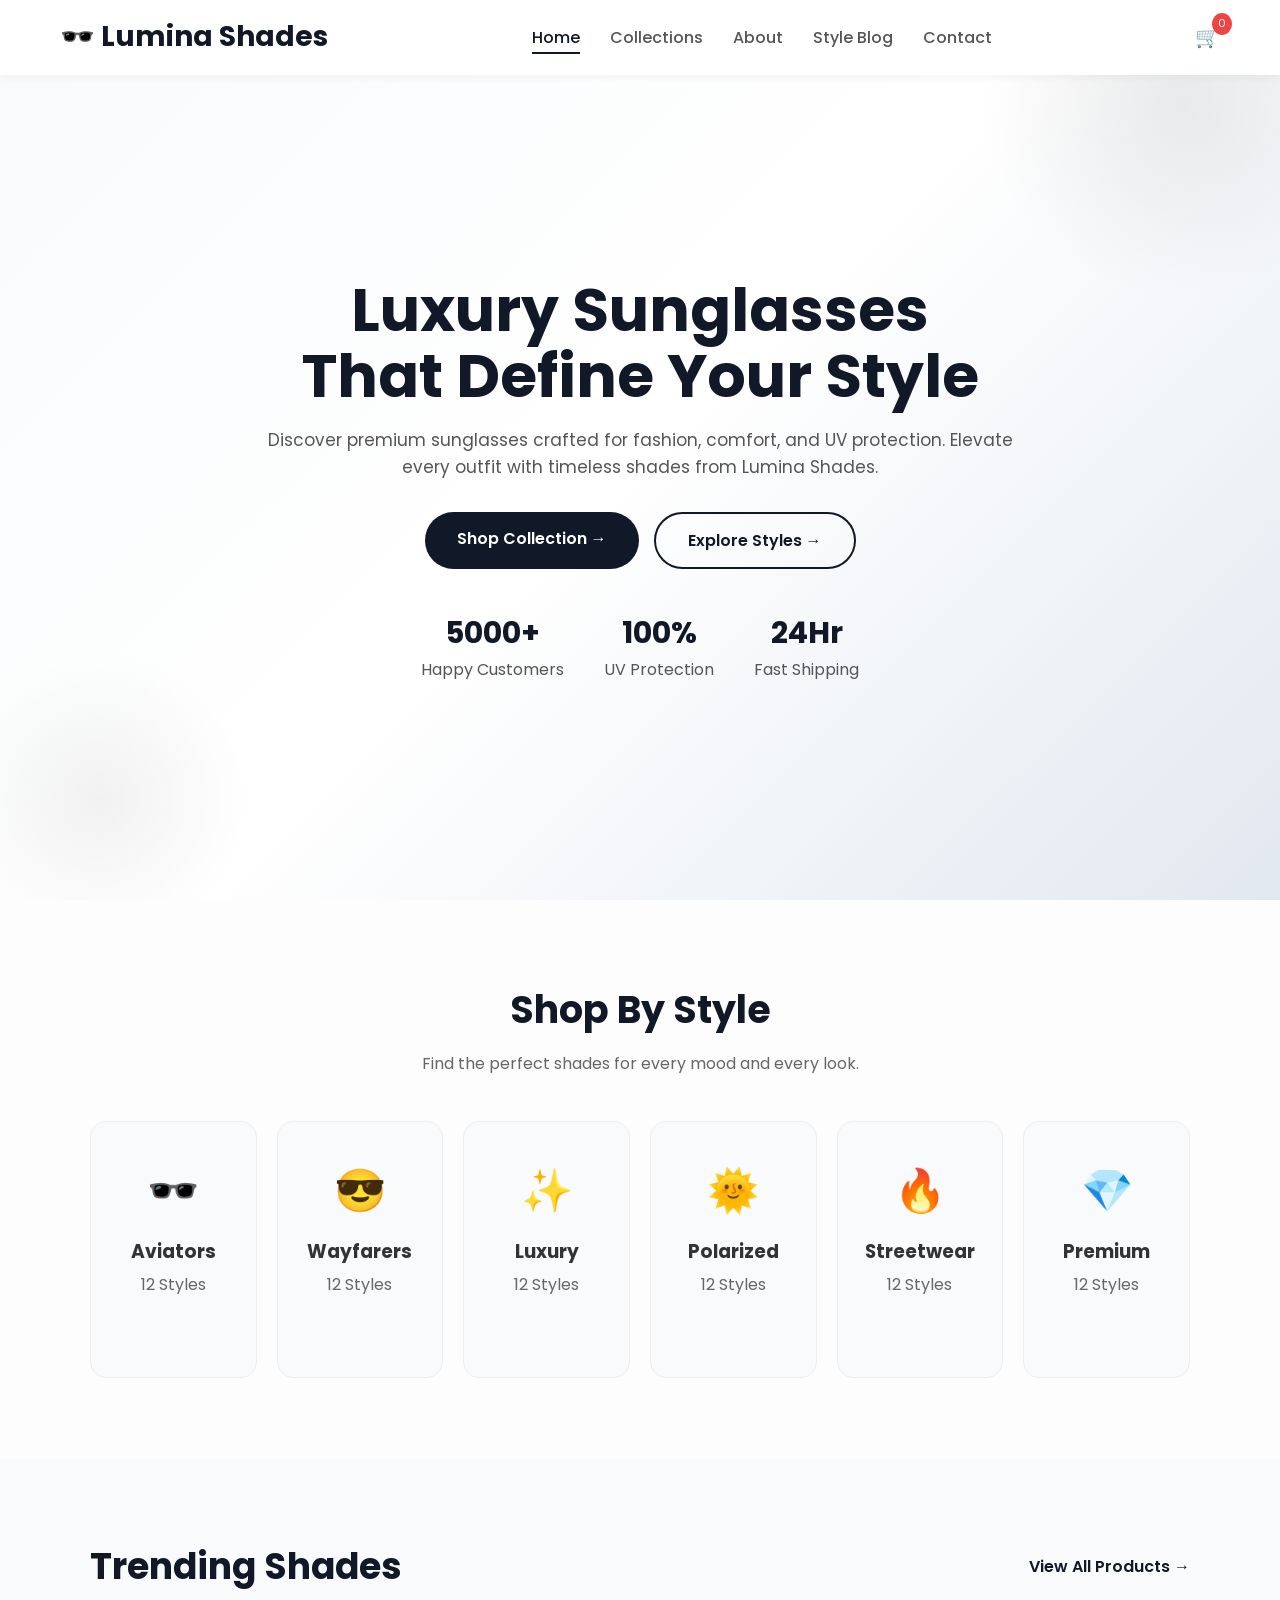
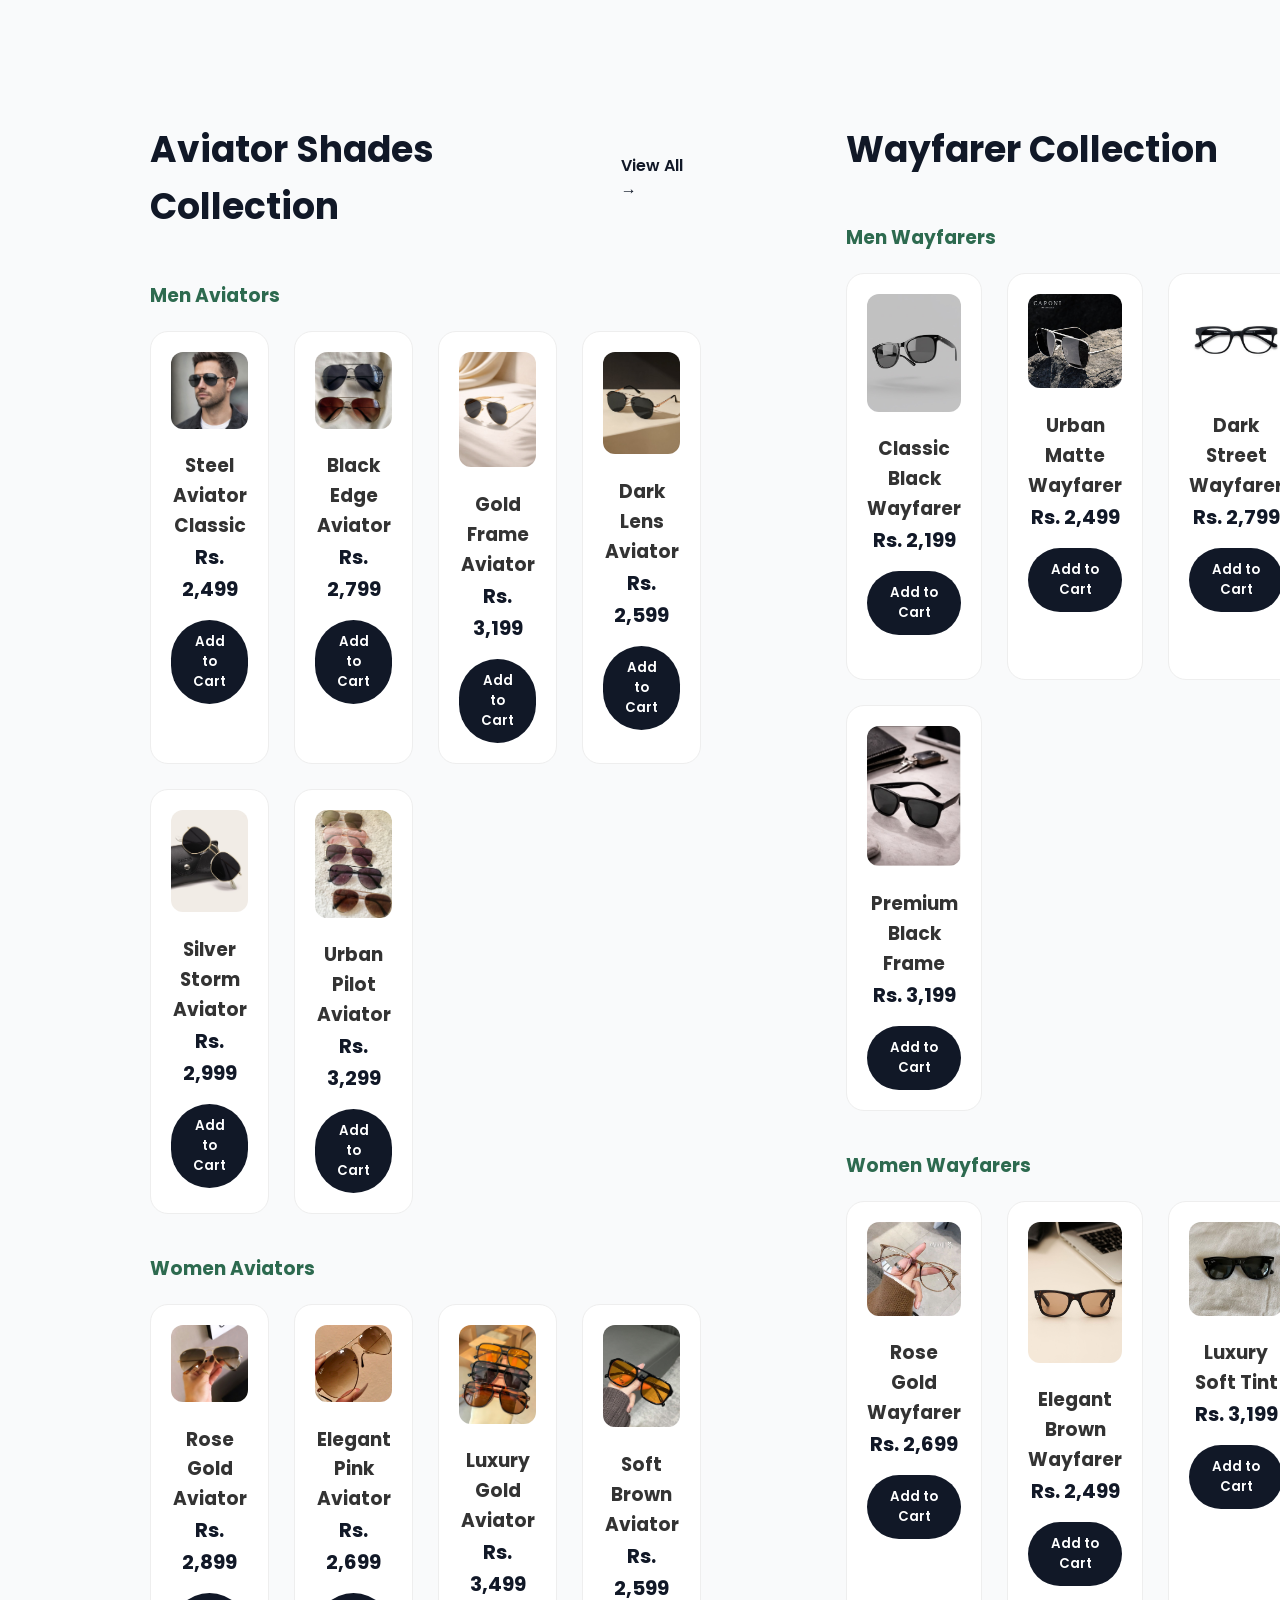
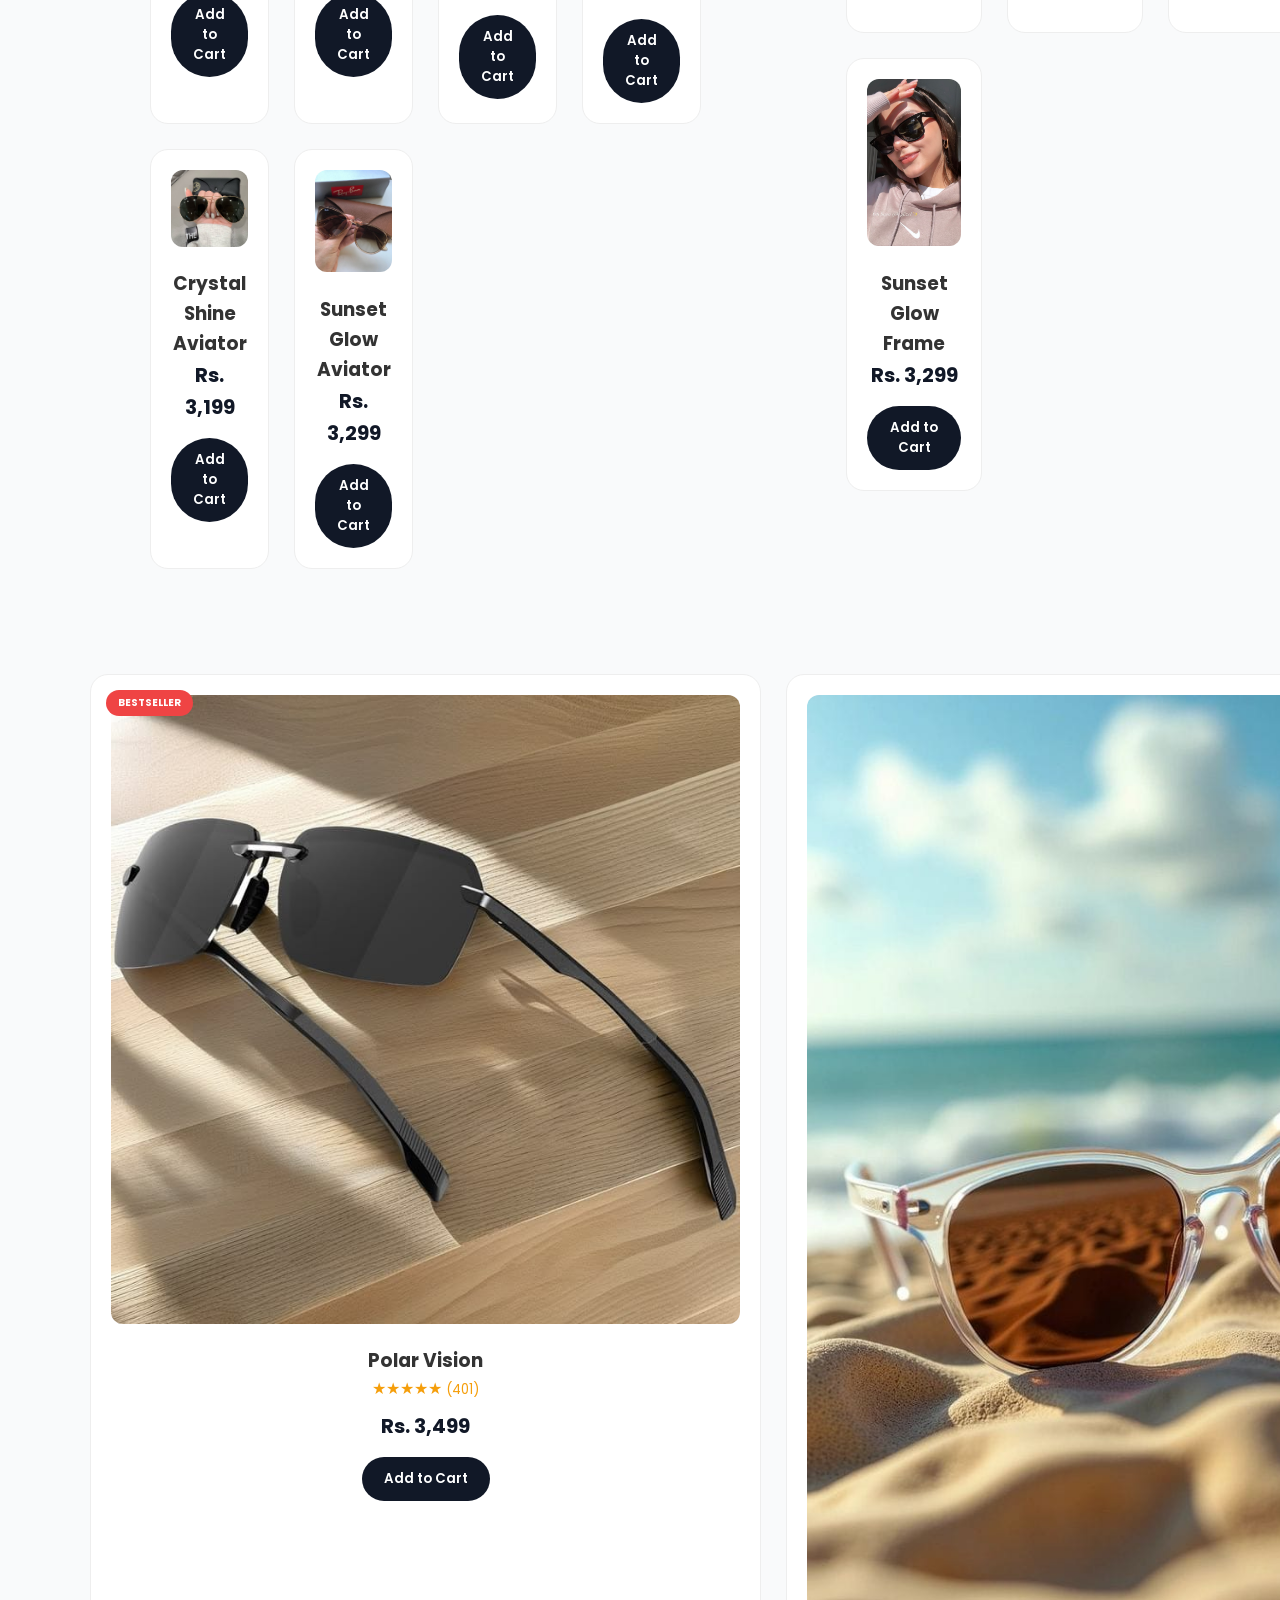
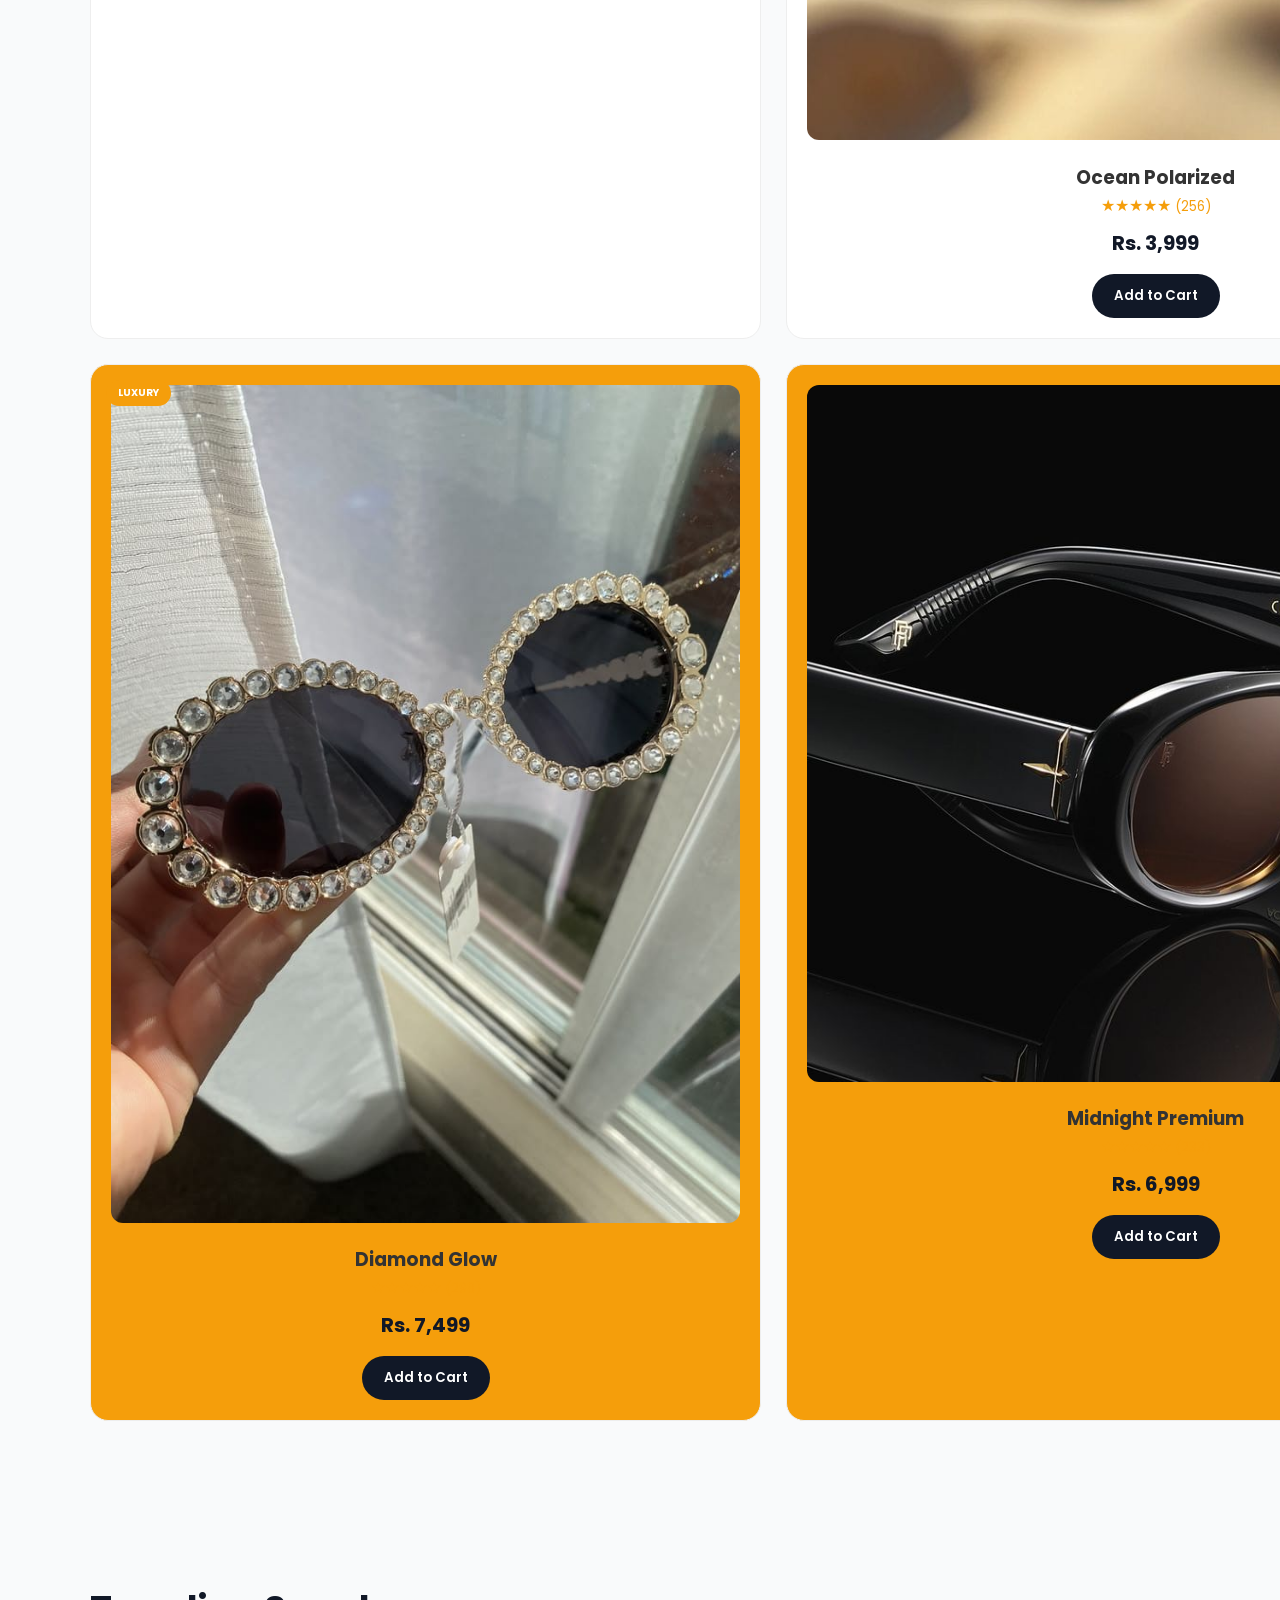
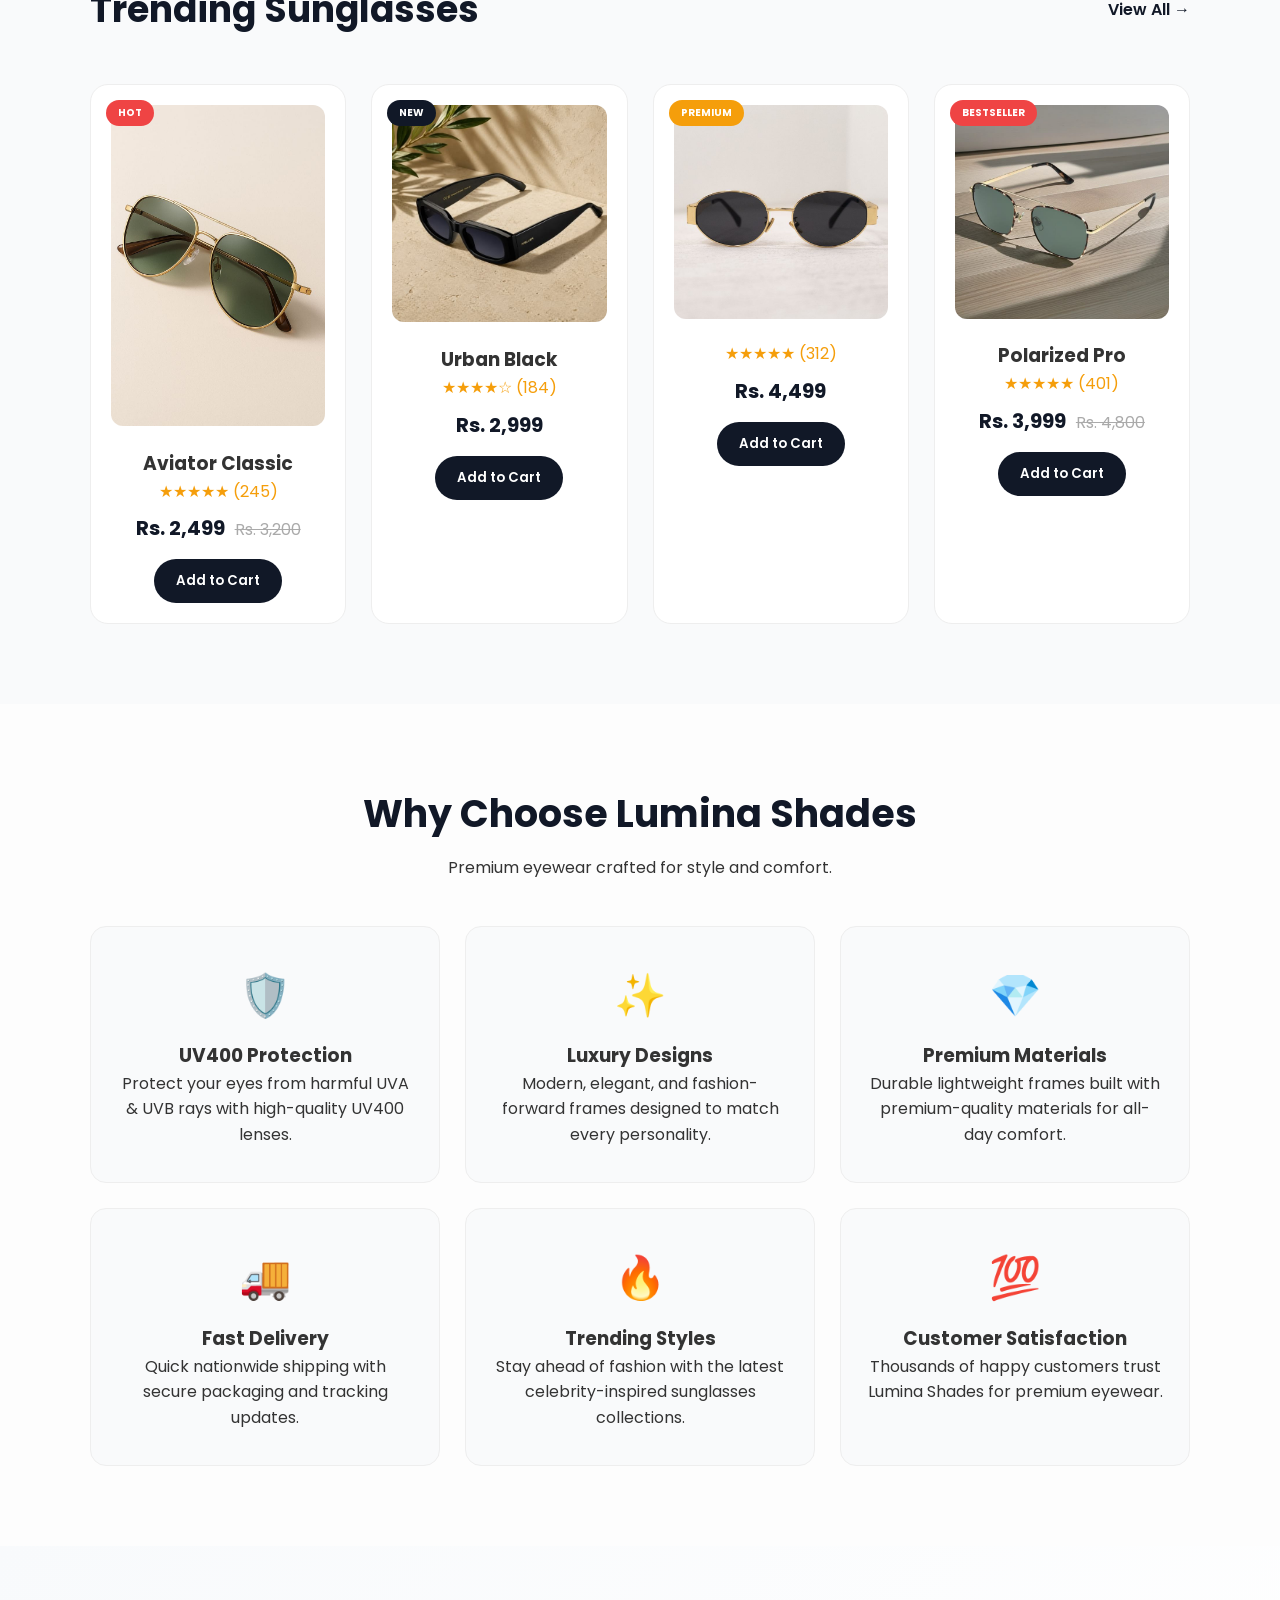
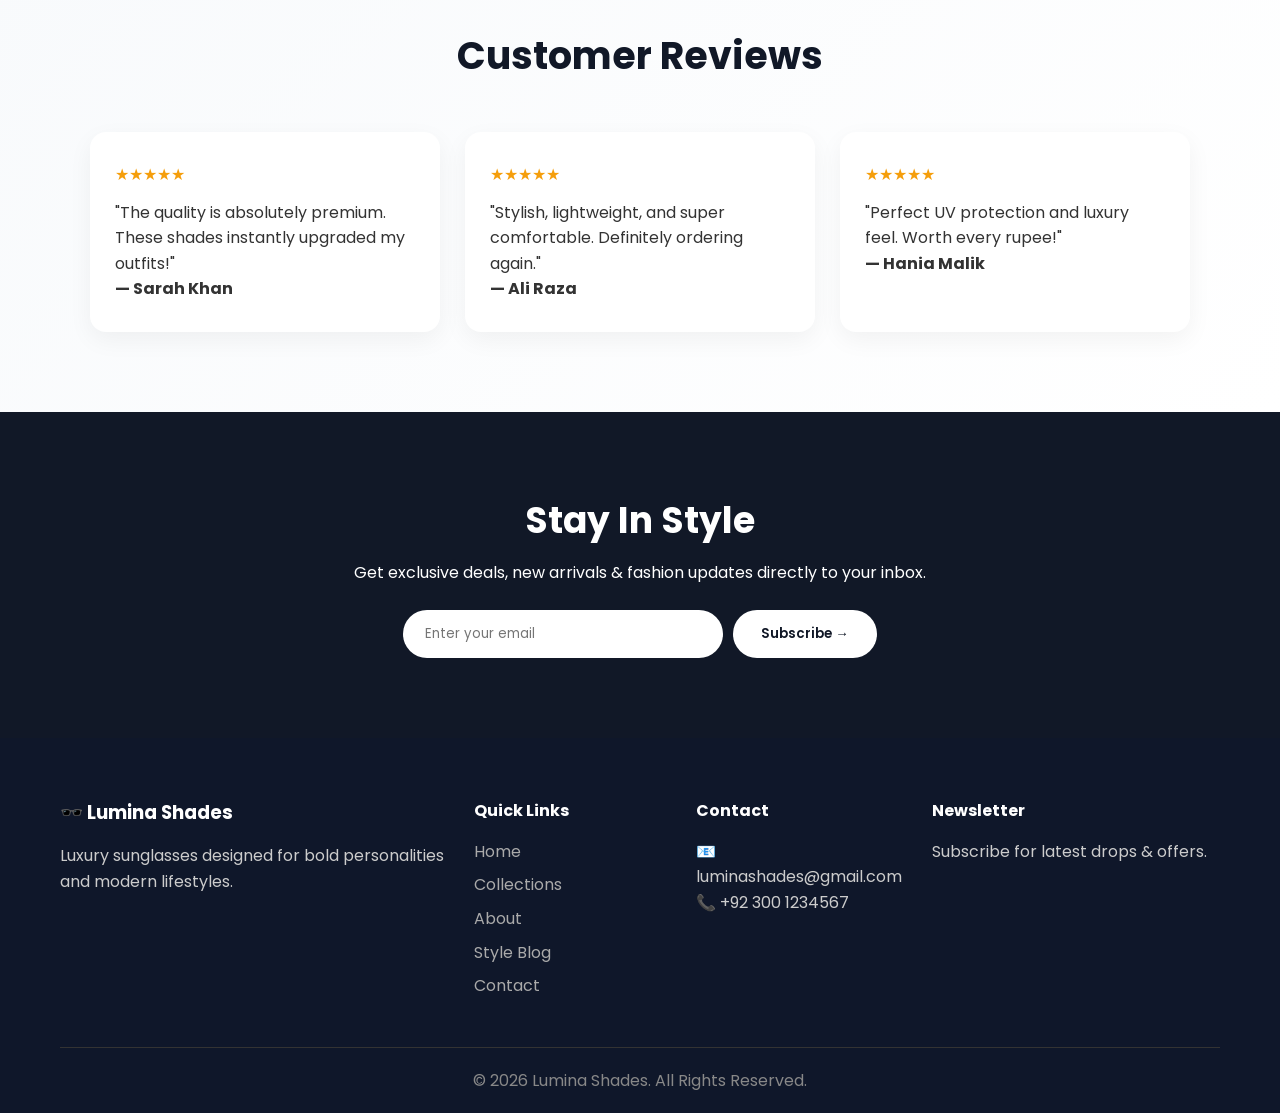
==== commit 7a79fc0f: "Add files via upload" ====
--- a/index.html
+++ b/index.html
@@ -616,11 +616,11 @@
 
 <nav>
 <ul class="nav-links">
-<li><a href="index.php" class="active">Home</a></li>
-<li><a href="products.php">Collections</a></li>
-<li><a href="about.php">About</a></li>
-<li><a href="blog.php">Style Blog</a></li>
-<li><a href="contact.php">Contact</a></li>
+<li><a href="index.html" class="active">Home</a></li>
+<li><a href="products.html">Collections</a></li>
+<li><a href="about.html">About</a></li>
+<li><a href="blog.html">Style Blog</a></li>
+<li><a href="contact.html">Contact</a></li>
 </ul>
 </nav>
 
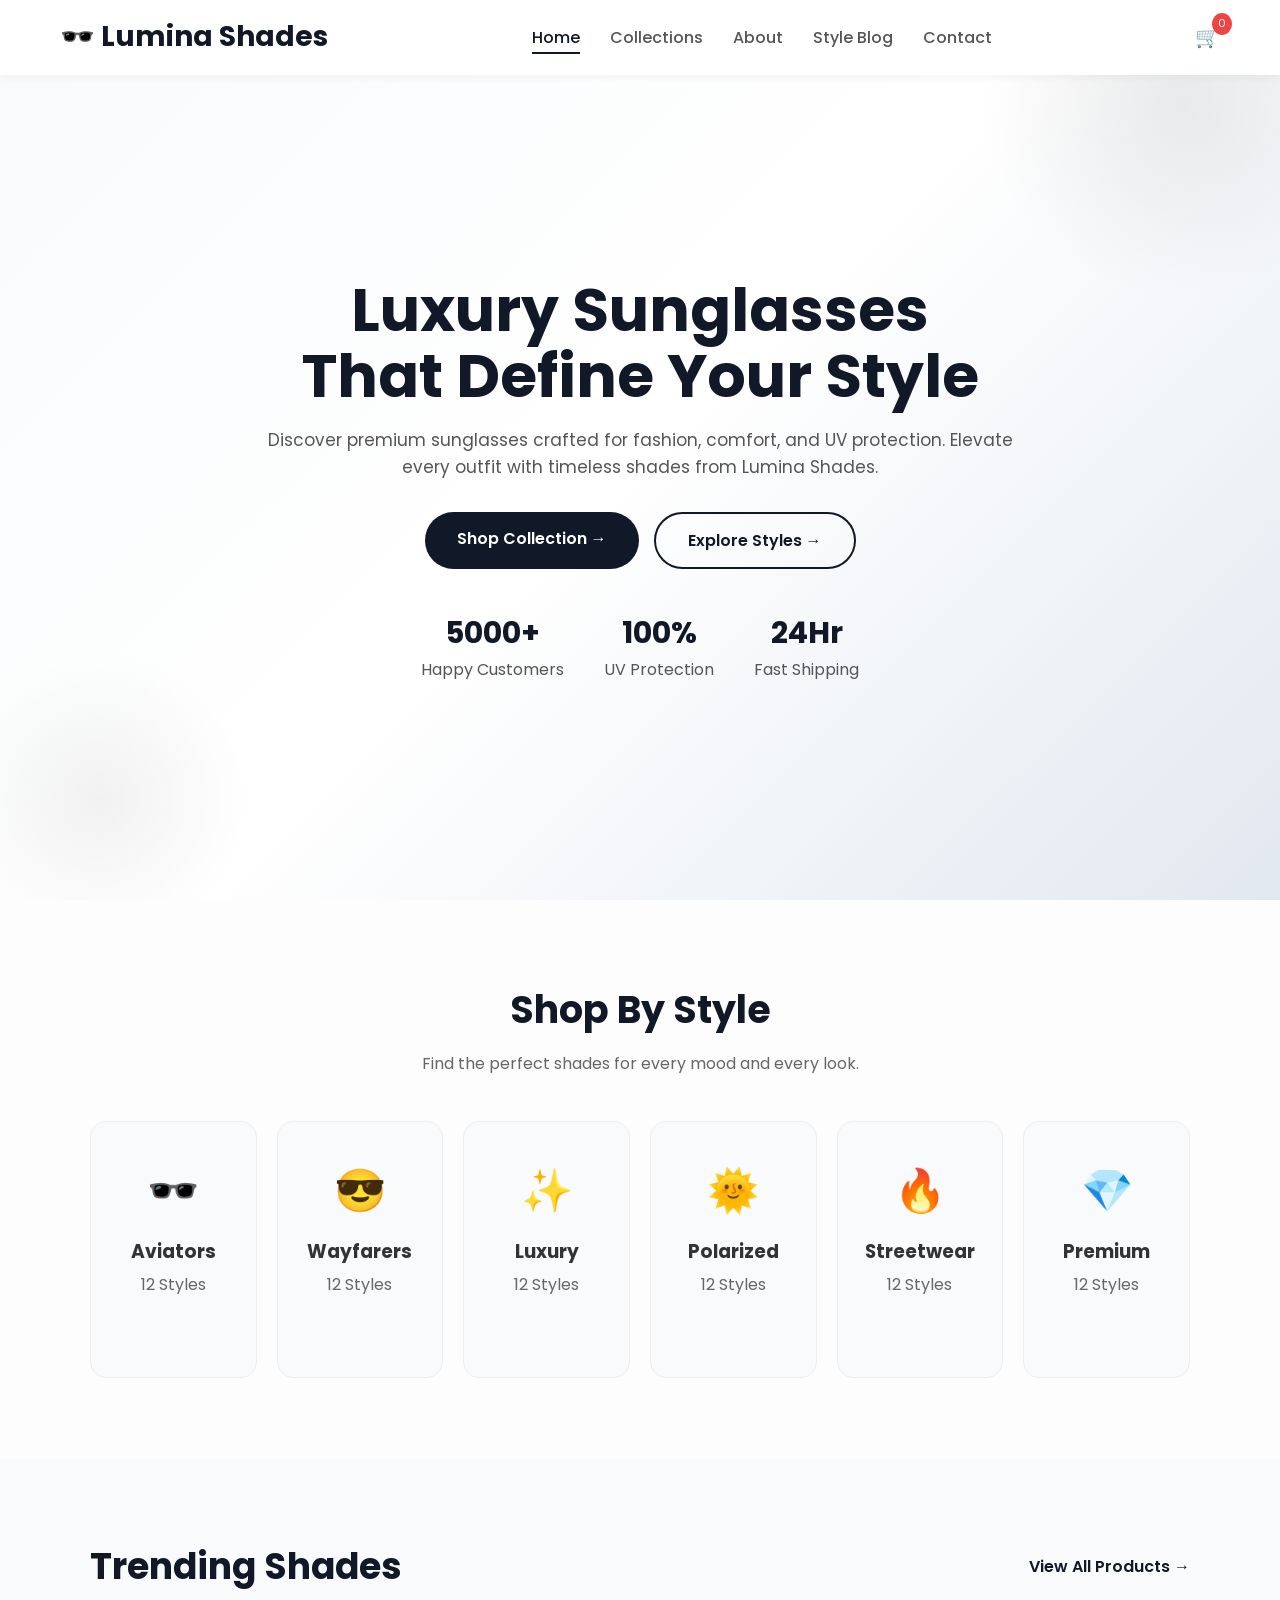
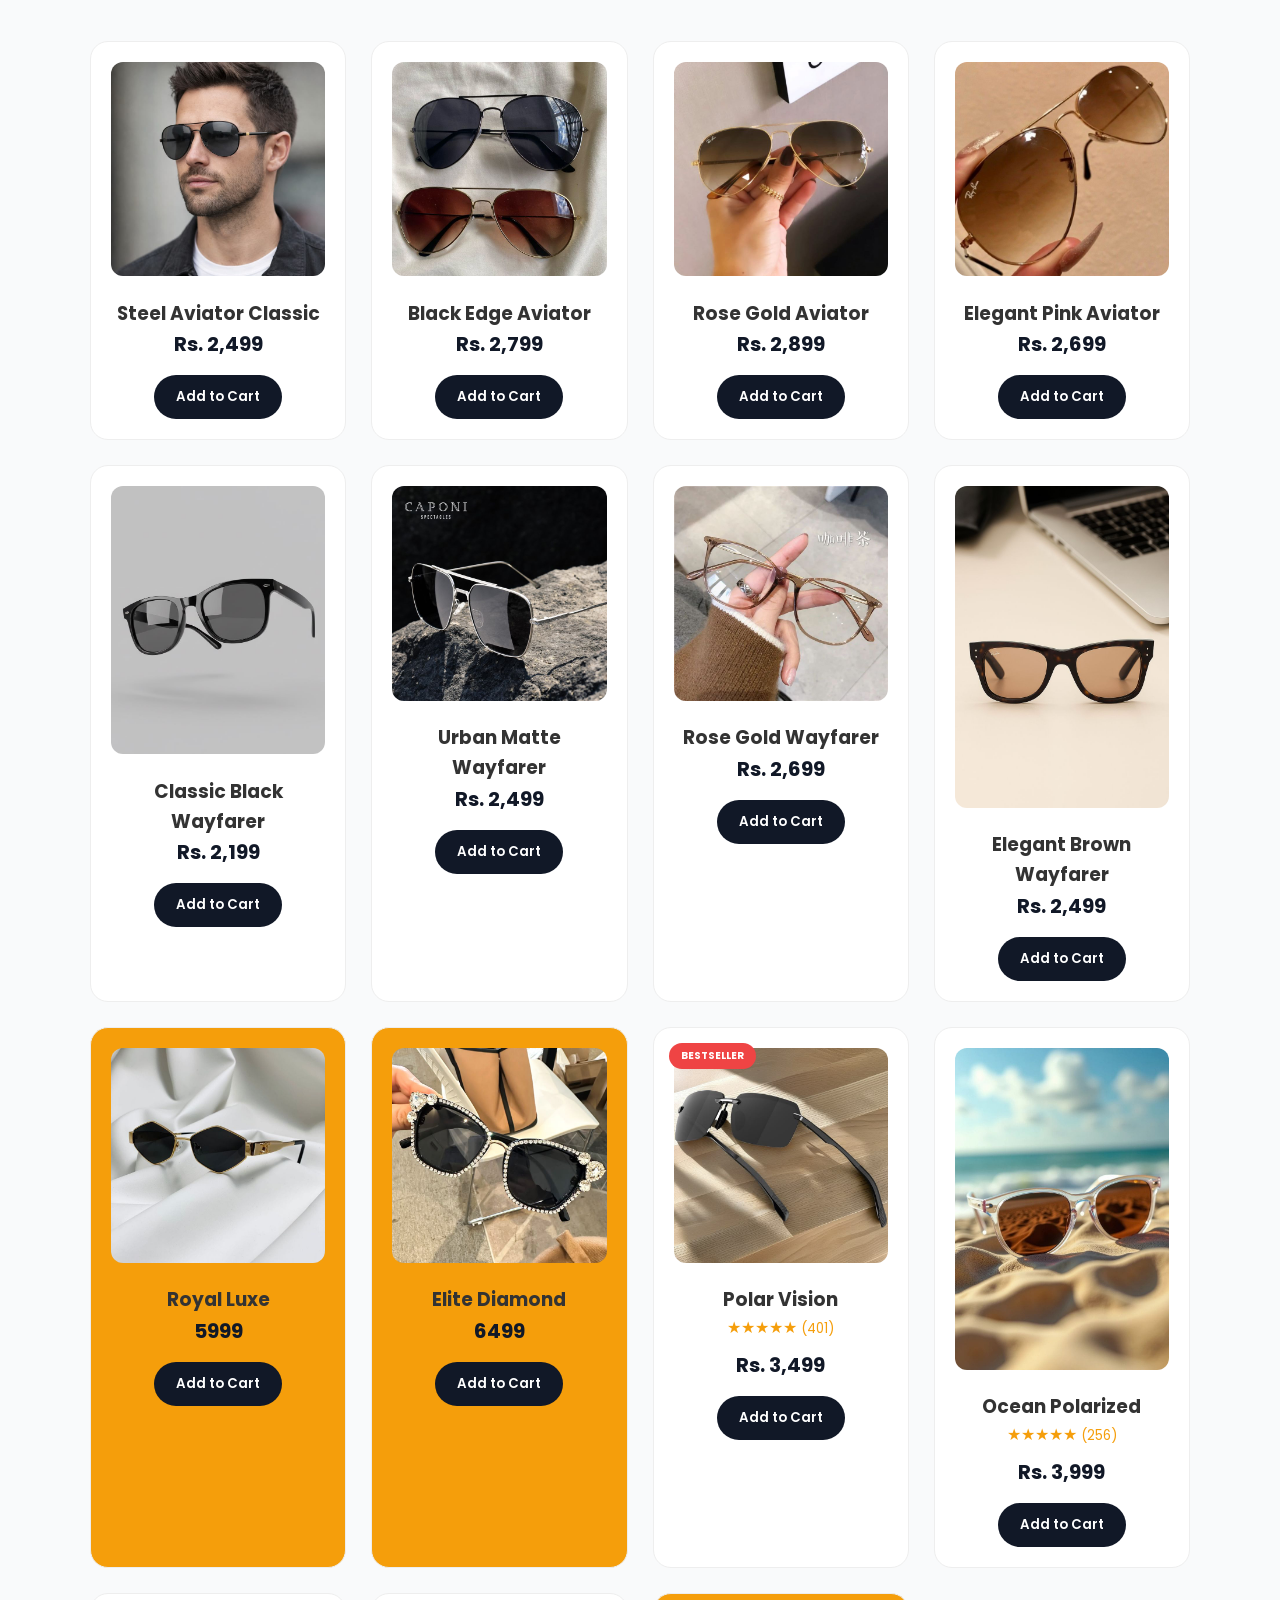
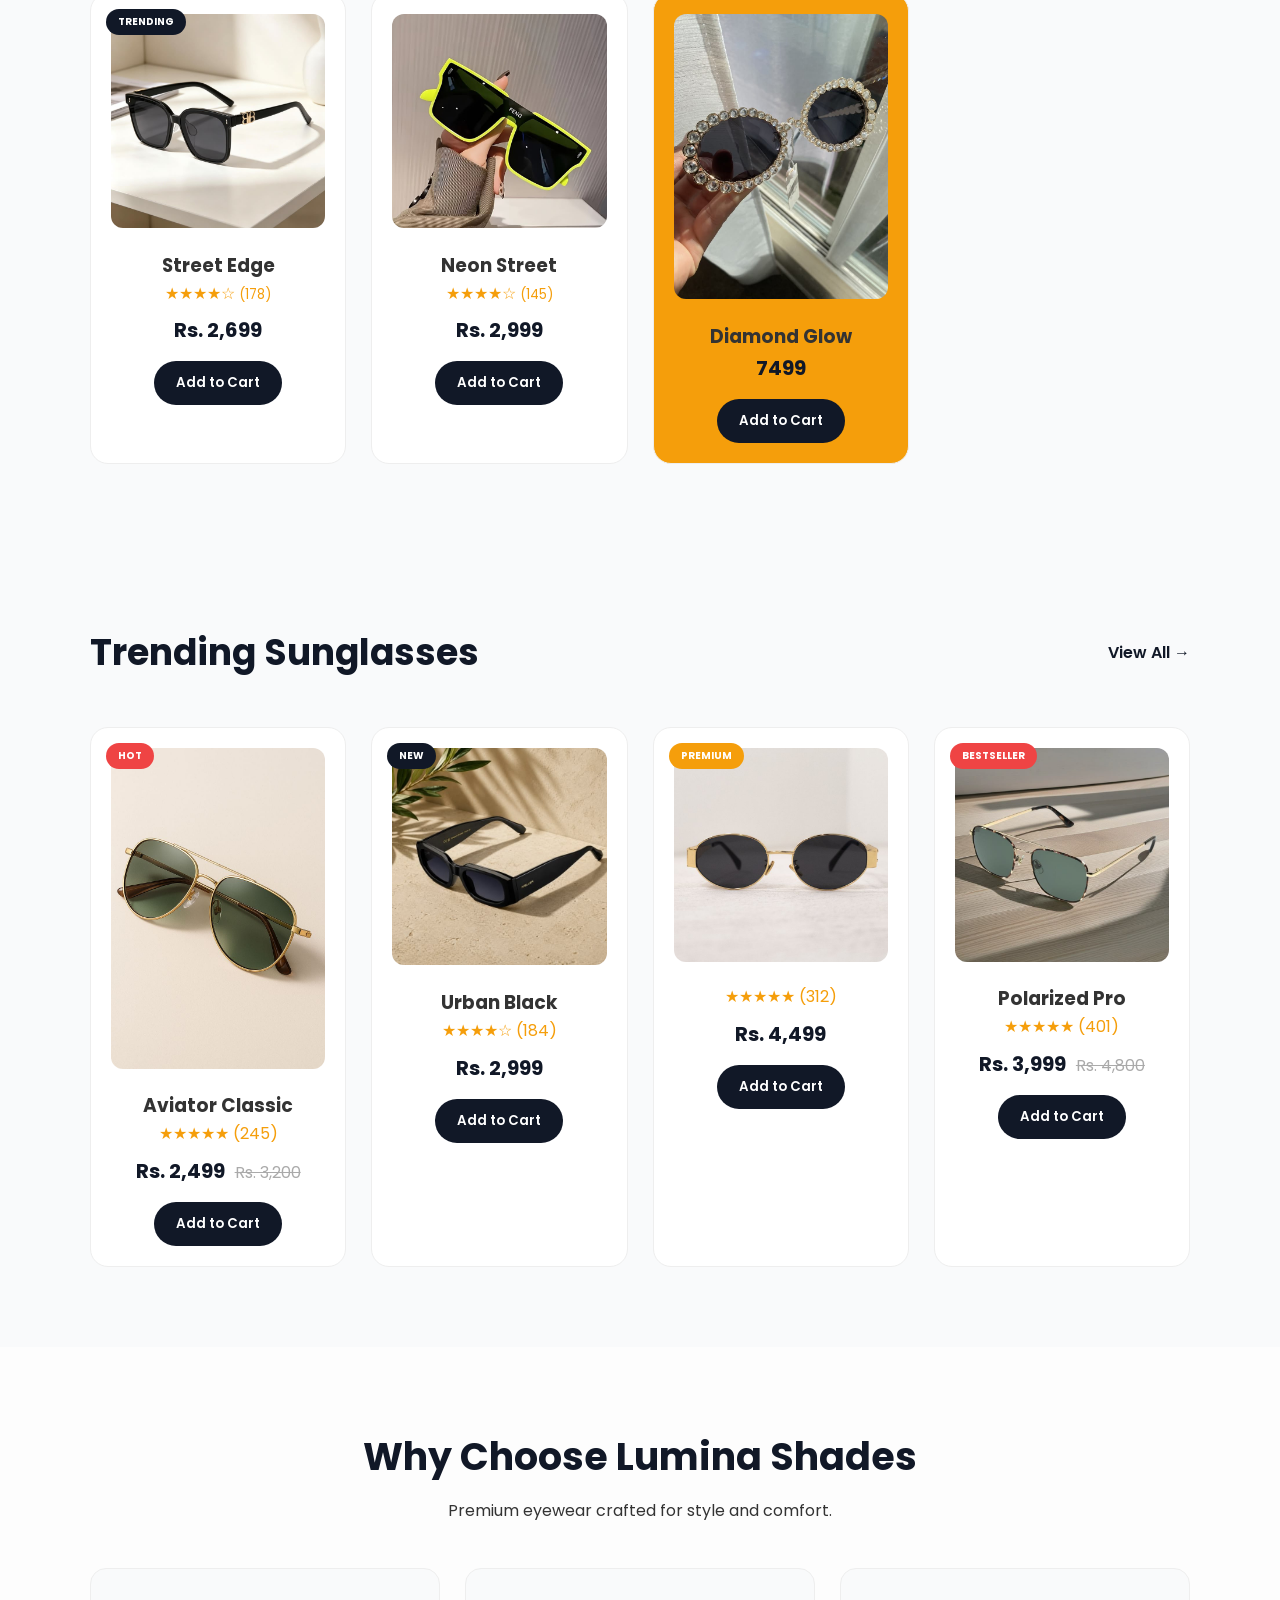
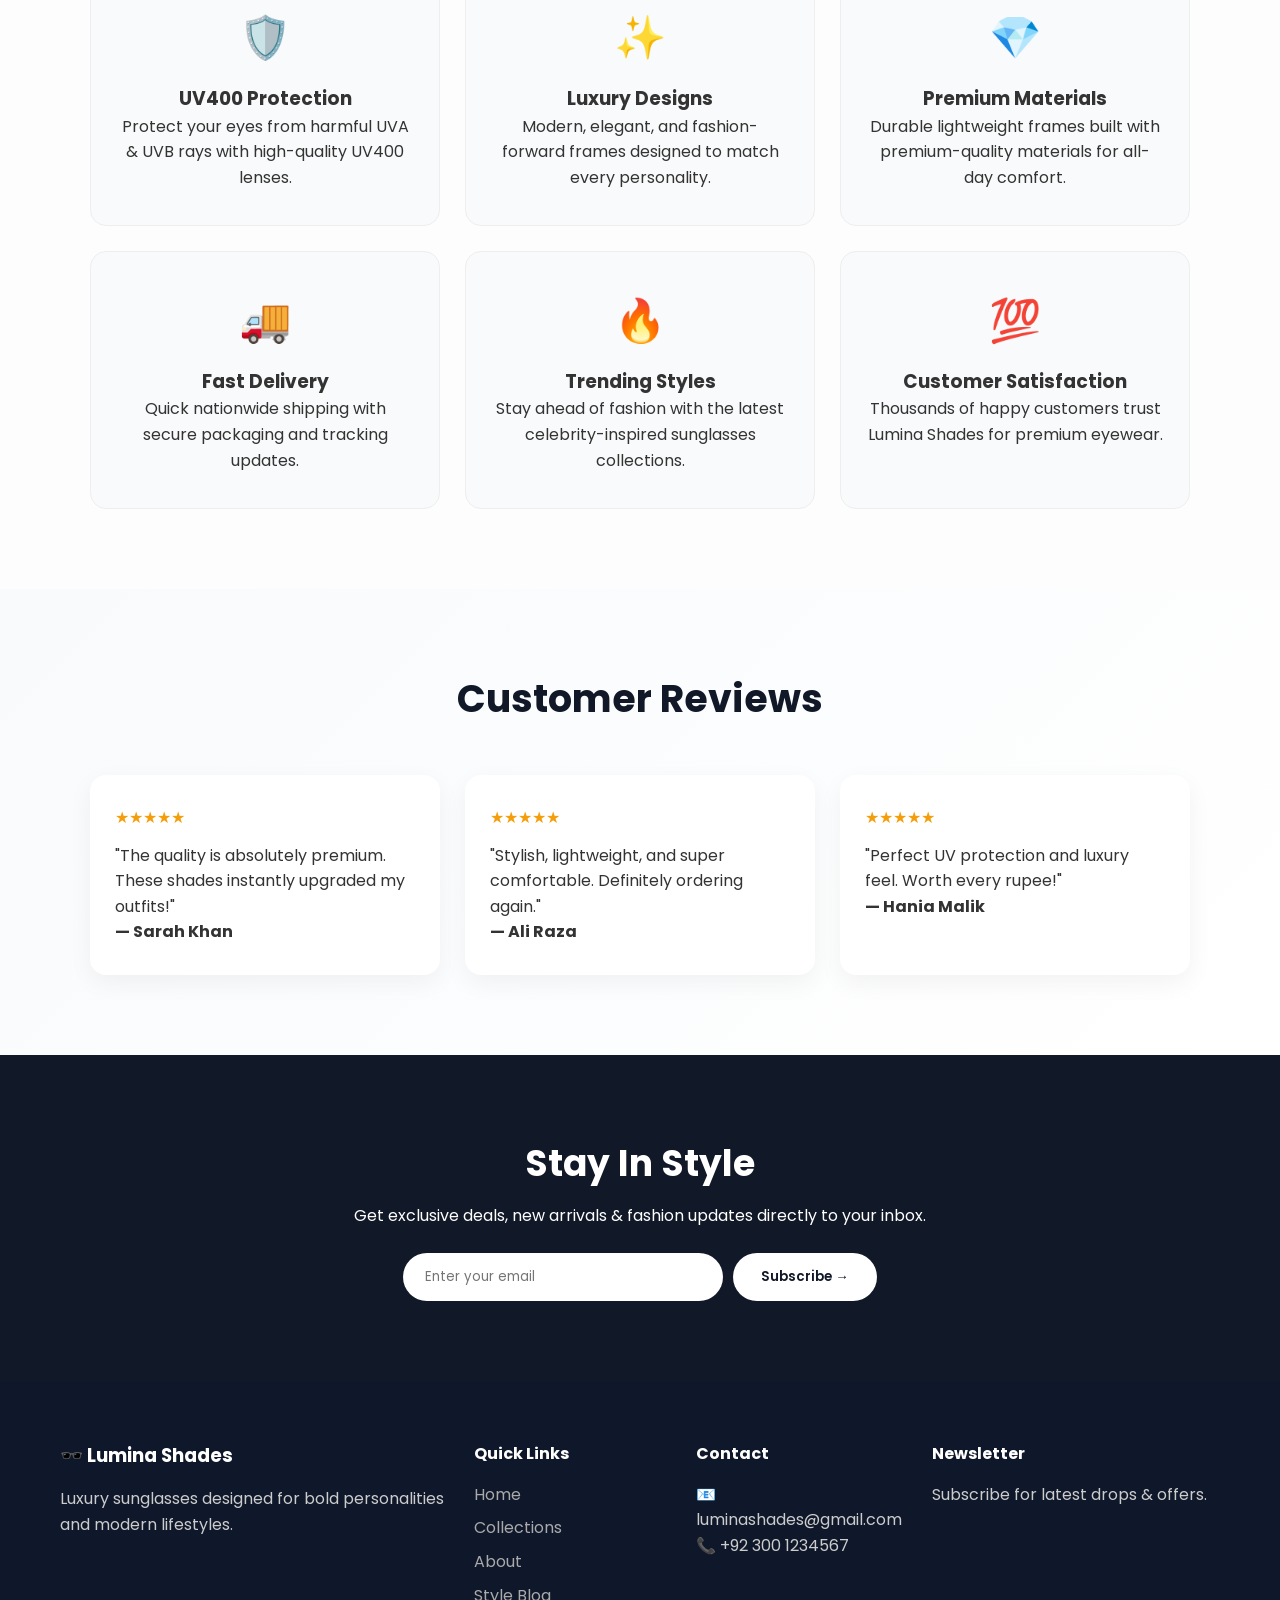
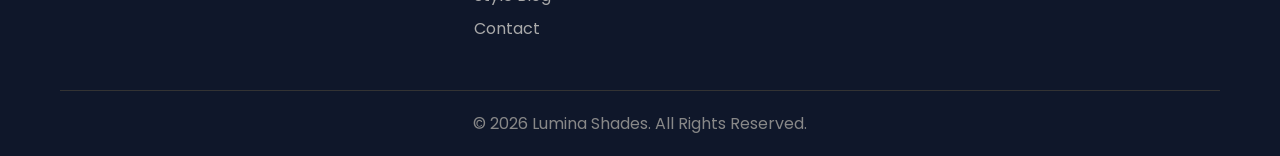
==== commit 1c2c7e46: "Add files via upload" ====
--- a/index.html
+++ b/index.html
@@ -648,8 +648,8 @@
 </p>
 
 <div class="hero-buttons">
-<a href="products.php" class="btn btn-primary">Shop Collection →</a>
-<a href="products.php" class="btn btn-outline">Explore Styles →</a>
+<a href="products.html" class="btn btn-primary">Shop Collection →</a>
+<a href="products.html" class="btn btn-outline">Explore Styles →</a>
 </div>
 
 <div class="hero-stats">
@@ -724,294 +724,139 @@
 </section>
 
 <!-- PRODUCTS -->
+
 <section class="bestsellers" id="productsSection">
 
   <div class="section-header">
     <h2>Trending Shades</h2>
-    <a href="products.php" class="view-all">View All Products →</a>
+    <a href="products.html" class="view-all">View All Products →</a>
   </div>
 
   <div class="product-grid">
 
-    <!-- ================= AVIATORS ================= -->
-
-<section class="bestsellers" id="productsSection">
-
-  <div class="section-header">
-    <h2>Aviator Shades Collection</h2>
-    <a href="products.php" class="view-all">View All →</a>
-  </div>
-
-  <h3 style="margin:20px 0;color:#2d6a4f;">Men Aviators</h3>
-
-  <div class="product-grid">
-
-    <div class="product-card aviator men">
-      <img src="images/aviators/men1.jpg" alt="Men Aviator 1">
-      <h3>Steel Aviator Classic</h3>
-      <p><span class="sale-price">Rs. 2,499</span></p>
+   <!-- AVIATORS -->
+
+<div class="product-card aviator men">
+  <img src="images/aviators/men1.jpg" alt="Steel Aviator Classic">
+  <h3>Steel Aviator Classic</h3>
+  <p><span class="sale-price">Rs. 2,499</span></p>
+  <button>Add to Cart</button>
+</div>
+
+<div class="product-card aviator men">
+  <img src="images/aviators/men2.jpg" alt="Black Edge Aviator">
+  <h3>Black Edge Aviator</h3>
+  <p><span class="sale-price">Rs. 2,799</span></p>
+  <button>Add to Cart</button>
+</div>
+
+<div class="product-card aviator women">
+  <img src="images/aviators/women1.jpg" alt="Rose Gold Aviator">
+  <h3>Rose Gold Aviator</h3>
+  <p><span class="sale-price">Rs. 2,899</span></p>
+  <button>Add to Cart</button>
+</div>
+
+<div class="product-card aviator women">
+  <img src="images/aviators/women2.jpg" alt="Elegant Pink Aviator">
+  <h3>Elegant Pink Aviator</h3>
+  <p><span class="sale-price">Rs. 2,699</span></p>
+  <button>Add to Cart</button>
+</div>
+    <!-- WAYFARERS -->
+
+<div class="product-card wayfarer men">
+  <img src="images/wayfarers/men/men1.jpg" alt="Classic Black Wayfarer">
+  <h3>Classic Black Wayfarer</h3>
+  <p><span class="sale-price">Rs. 2,199</span></p>
+  <button>Add to Cart</button>
+</div>
+
+<div class="product-card wayfarer men">
+  <img src="images/wayfarers/men/men2.jpg" alt="Urban Matte Wayfarer">
+  <h3>Urban Matte Wayfarer</h3>
+  <p><span class="sale-price">Rs. 2,499</span></p>
+  <button>Add to Cart</button>
+</div>
+
+<div class="product-card wayfarer women">
+  <img src="images/wayfarers/women/women1.jpg" alt="Rose Gold Wayfarer">
+  <h3>Rose Gold Wayfarer</h3>
+  <p><span class="sale-price">Rs. 2,699</span></p>
+  <button>Add to Cart</button>
+</div>
+
+<div class="product-card wayfarer women">
+  <img src="images/wayfarers/women/women2.jpg" alt="Elegant Brown Wayfarer">
+  <h3>Elegant Brown Wayfarer</h3>
+  <p><span class="sale-price">Rs. 2,499</span></p>
+  <button>Add to Cart</button>
+</div>
+
+    <!-- LUXURY -->
+    <div class="product-card luxury premium">
+      <img src="images/royal-luxe.jpg" alt="">
+      <h3>Royal Luxe</h3>
+      <p><span class="sale-price">5999</span></p>
       <button>Add to Cart</button>
     </div>
 
-    <div class="product-card aviator men">
-      <img src="images/aviators/men2.jpg" alt="Men Aviator 2">
-      <h3>Black Edge Aviator</h3>
-      <p><span class="sale-price">Rs. 2,799</span></p>
+    <div class="product-card luxury premium">
+      <img src="images/elite-diamond.jpg" alt="">
+      <h3>Elite Diamond</h3>
+      <p><span class="sale-price">6499</span></p>
       <button>Add to Cart</button>
     </div>
 
-    <div class="product-card aviator men">
-      <img src="images/aviators/men3.jpg" alt="Men Aviator 3">
-      <h3>Gold Frame Aviator</h3>
-      <p><span class="sale-price">Rs. 3,199</span></p>
+   <!-- POLARIZED -->
+
+<div class="product-card polarized">
+  <span class="badge bestseller">BESTSELLER</span>
+  <img src="images/polar-vision.jpg" alt="Polar Vision">
+  <h3>Polar Vision</h3>
+  <div class="rating">★★★★★ <small>(401)</small></div>
+  <p><span class="sale-price">Rs. 3,499</span></p>
+  <button>Add to Cart</button>
+</div>
+
+<div class="product-card polarized">
+  <img src="images/polar-vision-ocean.jpg" alt="Ocean Polarized">
+  <h3>Ocean Polarized</h3>
+  <div class="rating">★★★★★ <small>(256)</small></div>
+  <p><span class="sale-price">Rs. 3,999</span></p>
+  <button>Add to Cart</button>
+</div>
+
+    <!-- STREETWEAR -->
+   
+
+<div class="product-card streetwear">
+  <span class="badge new">TRENDING</span>
+  <img src="images/streetwear-1.jpg" alt="Street Edge">
+  <h3>Street Edge</h3>
+  <div class="rating">★★★★☆ <small>(178)</small></div>
+  <p><span class="sale-price">Rs. 2,699</span></p>
+  <button>Add to Cart</button>
+</div>
+
+<div class="product-card streetwear">
+  <img src="images/neon-street.jpg" alt="Neon Street">
+  <h3>Neon Street</h3>
+  <div class="rating">★★★★☆ <small>(145)</small></div>
+  <p><span class="sale-price">Rs. 2,999</span></p>
+  <button>Add to Cart</button>
+</div>
+
+    <!-- PREMIUM -->
+    <div class="product-card premium">
+      <img src="images/diamond-glow.jpg" alt="">
+      <h3>Diamond Glow</h3>
+      <p><span class="sale-price">7499</span></p>
       <button>Add to Cart</button>
     </div>
 
-    <div class="product-card aviator men">
-      <img src="images/aviators/men4.jpg" alt="Men Aviator 4">
-      <h3>Dark Lens Aviator</h3>
-      <p><span class="sale-price">Rs. 2,599</span></p>
-      <button>Add to Cart</button>
-    </div>
-
-    <div class="product-card aviator men">
-      <img src="images/aviators/men5.jpg" alt="Men Aviator 5">
-      <h3>Silver Storm Aviator</h3>
-      <p><span class="sale-price">Rs. 2,999</span></p>
-      <button>Add to Cart</button>
-    </div>
-
-    <div class="product-card aviator men">
-      <img src="images/aviators/men6.jpg" alt="Men Aviator 6">
-      <h3>Urban Pilot Aviator</h3>
-      <p><span class="sale-price">Rs. 3,299</span></p>
-      <button>Add to Cart</button>
-    </div>
-
   </div>
 
-  <h3 style="margin:40px 0 20px;color:#2d6a4f;">Women Aviators</h3>
-
-  <div class="product-grid">
-
-    <div class="product-card aviator women">
-      <img src="images/aviators/women1.jpg" alt="Women Aviator 1">
-      <h3>Rose Gold Aviator</h3>
-      <p><span class="sale-price">Rs. 2,899</span></p>
-      <button>Add to Cart</button>
-    </div>
-
-    <div class="product-card aviator women">
-      <img src="images/aviators/women2.jpg" alt="Women Aviator 2">
-      <h3>Elegant Pink Aviator</h3>
-      <p><span class="sale-price">Rs. 2,699</span></p>
-      <button>Add to Cart</button>
-    </div>
-
-    <div class="product-card aviator women">
-      <img src="images/aviators/women3.jpg" alt="Women Aviator 3">
-      <h3>Luxury Gold Aviator</h3>
-      <p><span class="sale-price">Rs. 3,499</span></p>
-      <button>Add to Cart</button>
-    </div>
-
-    <div class="product-card aviator women">
-      <img src="images/aviators/women4.jpg" alt="Women Aviator 4">
-      <h3>Soft Brown Aviator</h3>
-      <p><span class="sale-price">Rs. 2,599</span></p>
-      <button>Add to Cart</button>
-    </div>
-
-    <div class="product-card aviator women">
-      <img src="images/aviators/women5.jpg" alt="Women Aviator 5">
-      <h3>Crystal Shine Aviator</h3>
-      <p><span class="sale-price">Rs. 3,199</span></p>
-      <button>Add to Cart</button>
-    </div>
-
-    <div class="product-card aviator women">
-      <img src="images/aviators/women6.jpg" alt="Women Aviator 6">
-      <h3>Sunset Glow Aviator</h3>
-      <p><span class="sale-price">Rs. 3,299</span></p>
-      <button>Add to Cart</button>
-    </div>
-
-  </div>
-
-</section>
-
-    <!-- ================= WAYFARERS ================= -->
-
-    <!-- WAYFARER COLLECTION -->
-<section class="bestsellers">
-
-  <div class="section-header">
-    <h2>Wayfarer Collection</h2>
-  </div>
-
-  <!-- ================= MEN ================= -->
-  <h3 style="margin:20px 0;color:#2d6a4f;">Men Wayfarers</h3>
-
-  <div class="product-grid">
-
-    <div class="product-card wayfarer men">
-      <img src="images/wayfarers/men/men1.jpg" alt="Men Wayfarer">
-      <h3>Classic Black Wayfarer</h3>
-      <p><span class="sale-price">Rs. 2,199</span></p>
-      <button>Add to Cart</button>
-    </div>
-
-    <div class="product-card wayfarer men">
-      <img src="images/wayfarers/men/men2.jpg" alt="Men Wayfarer">
-      <h3>Urban Matte Wayfarer</h3>
-      <p><span class="sale-price">Rs. 2,499</span></p>
-      <button>Add to Cart</button>
-    </div>
-
-    <div class="product-card wayfarer men">
-      <img src="images/wayfarers/men/men3.jpg" alt="Men Wayfarer">
-      <h3>Dark Street Wayfarer</h3>
-      <p><span class="sale-price">Rs. 2,799</span></p>
-      <button>Add to Cart</button>
-    </div>
-
-    <div class="product-card wayfarer men">
-      <img src="images/wayfarers/men/men4.jpg" alt="Men Wayfarer">
-      <h3>Carbon Edge Wayfarer</h3>
-      <p><span class="sale-price">Rs. 2,599</span></p>
-      <button>Add to Cart</button>
-    </div>
-
-    <div class="product-card wayfarer men">
-      <img src="images/wayfarers/men/men5.jpg" alt="Men Wayfarer">
-      <h3>Premium Black Frame</h3>
-      <p><span class="sale-price">Rs. 3,199</span></p>
-      <button>Add to Cart</button>
-    </div>
-
-  </div>
-
-  <!-- ================= WOMEN ================= -->
-  <h3 style="margin:40px 0 20px;color:#2d6a4f;">Women Wayfarers</h3>
-
-  <div class="product-grid">
-
-    <div class="product-card wayfarer women">
-      <img src="images/wayfarers/women/women1.jpg" alt="Women Wayfarer">
-      <h3>Rose Gold Wayfarer</h3>
-      <p><span class="sale-price">Rs. 2,699</span></p>
-      <button>Add to Cart</button>
-    </div>
-
-    <div class="product-card wayfarer women">
-      <img src="images/wayfarers/women/women2.jpg" alt="Women Wayfarer">
-      <h3>Elegant Brown Wayfarer</h3>
-      <p><span class="sale-price">Rs. 2,499</span></p>
-      <button>Add to Cart</button>
-    </div>
-
-    <div class="product-card wayfarer women">
-      <img src="images/wayfarers/women/women3.jpg" alt="Women Wayfarer">
-      <h3>Luxury Soft Tint</h3>
-      <p><span class="sale-price">Rs. 3,199</span></p>
-      <button>Add to Cart</button>
-    </div>
-
-    <div class="product-card wayfarer women">
-      <img src="images/wayfarers/women/women4.jpg" alt="Women Wayfarer">
-      <h3>Fashion Cat Wayfarer</h3>
-      <p><span class="sale-price">Rs. 2,899</span></p>
-      <button>Add to Cart</button>
-    </div>
-
-    <div class="product-card wayfarer women">
-      <img src="images/wayfarers/women/women5.jpg" alt="Women Wayfarer">
-      <h3>Sunset Glow Frame</h3>
-      <p><span class="sale-price">Rs. 3,299</span></p>
-      <button>Add to Cart</button>
-    </div>
-
-  </div>
-
-</section>
-
-    <!-- ================= LUXURY ================= -->
-
-    <div class="product-card luxury premium">
-      <span class="badge premium">PREMIUM</span>
-      <img src="images/royal-luxe.jpg" alt="Royal Luxe" loading="lazy">
-      <h3>Royal Luxe</h3>
-      <div class="rating">★★★★★ <small>(312)</small></div>
-      <p><span class="sale-price">Rs. 5,999</span></p>
-      <button>Add to Cart</button>
-    </div>
-
-    <div class="product-card luxury premium">
-      <img src="images/elite-diamond.jpg" alt="Elite Diamond" loading="lazy">
-      <h3>Elite Diamond</h3>
-      <div class="rating">★★★★★ <small>(284)</small></div>
-      <p><span class="sale-price">Rs. 6,499</span></p>
-      <button>Add to Cart</button>
-    </div>
-
-    <!-- ================= POLARIZED ================= -->
-
-    <div class="product-card polarized">
-      <span class="badge bestseller">BESTSELLER</span>
-      <img src="images/polar-vision.jpg" alt="Polar Vision" loading="lazy">
-      <h3>Polar Vision</h3>
-      <div class="rating">★★★★★ <small>(401)</small></div>
-      <p><span class="sale-price">Rs. 3,499</span></p>
-      <button>Add to Cart</button>
-    </div>
-
-    <div class="product-card polarized">
-      <img src="images/polar-vision-ocean.jpg" alt="Polar Vision" loading="lazy">
-      <h3>Ocean Polarized</h3>
-      <div class="rating">★★★★★ <small>(256)</small></div>
-      <p><span class="sale-price">Rs. 3,999</span></p>
-      <button>Add to Cart</button>
-    </div>
-
-    <!-- ================= STREETWEAR ================= -->
-
-    <div class="product-card streetwear">
-      <span class="badge new">TRENDING</span>
-      <img src="images/streetwear-1.jpg" alt="Street Edge" loading="lazy">
-      <h3>Street Edge</h3>
-      <div class="rating">★★★★☆ <small>(178)</small></div>
-      <p><span class="sale-price">Rs. 2,699</span></p>
-      <button>Add to Cart</button>
-    </div>
-
-    <div class="product-card streetwear">
-      <img src="images/neon-street.jpg" alt="Neon Street" loading="lazy">
-      <h3>Neon Street</h3>
-      <div class="rating">★★★★☆ <small>(145)</small></div>
-      <p><span class="sale-price">Rs. 2,999</span></p>
-      <button>Add to Cart</button>
-    </div>
-
-    <!-- ================= PREMIUM ================= -->
-
-    <div class="product-card premium">
-      <span class="badge premium">LUXURY</span>
-      <img src="images/diamond-glow.jpg" alt="Diamond Glow" loading="lazy">
-      <h3>Diamond Glow</h3>
-      <div class="rating">★★★★★ <small>(298)</small></div>
-      <p><span class="sale-price">Rs. 7,499</span></p>
-      <button>Add to Cart</button>
-    </div>
-
-    <div class="product-card premium">
-      <img src="images/midnight-premium.jpg" alt="Midnight Premium" loading="lazy">
-      <h3>Midnight Premium</h3>
-      <div class="rating">★★★★★ <small>(233)</small></div>
-      <p><span class="sale-price">Rs. 6,999</span></p>
-      <button>Add to Cart</button>
-    </div>
-
-  </div>
 </section>
 
 <script>
@@ -1057,7 +902,7 @@
 
 <div class="section-header">
 <h2>Trending Sunglasses</h2>
-<a href="products.php" class="view-all">View All →</a>
+<a href="products.html" class="view-all">View All →</a>
 </div>
 
 <div class="product-grid">
@@ -1261,11 +1106,11 @@
 <h4>Quick Links</h4>
 
 <ul>
-<li><a href="index.php">Home</a></li>
-<li><a href="products.php">Collections</a></li>
-<li><a href="about.php">About</a></li>
-<li><a href="blog.php">Style Blog</a></li>
-<li><a href="contact.php">Contact</a></li>
+<li><a href="index.html">Home</a></li>
+<li><a href="products.html">Collections</a></li>
+<li><a href="about.html">About</a></li>
+<li><a href="blog.html">Style Blog</a></li>
+<li><a href="contact.html">Contact</a></li>
 </ul>
 
 </div>
